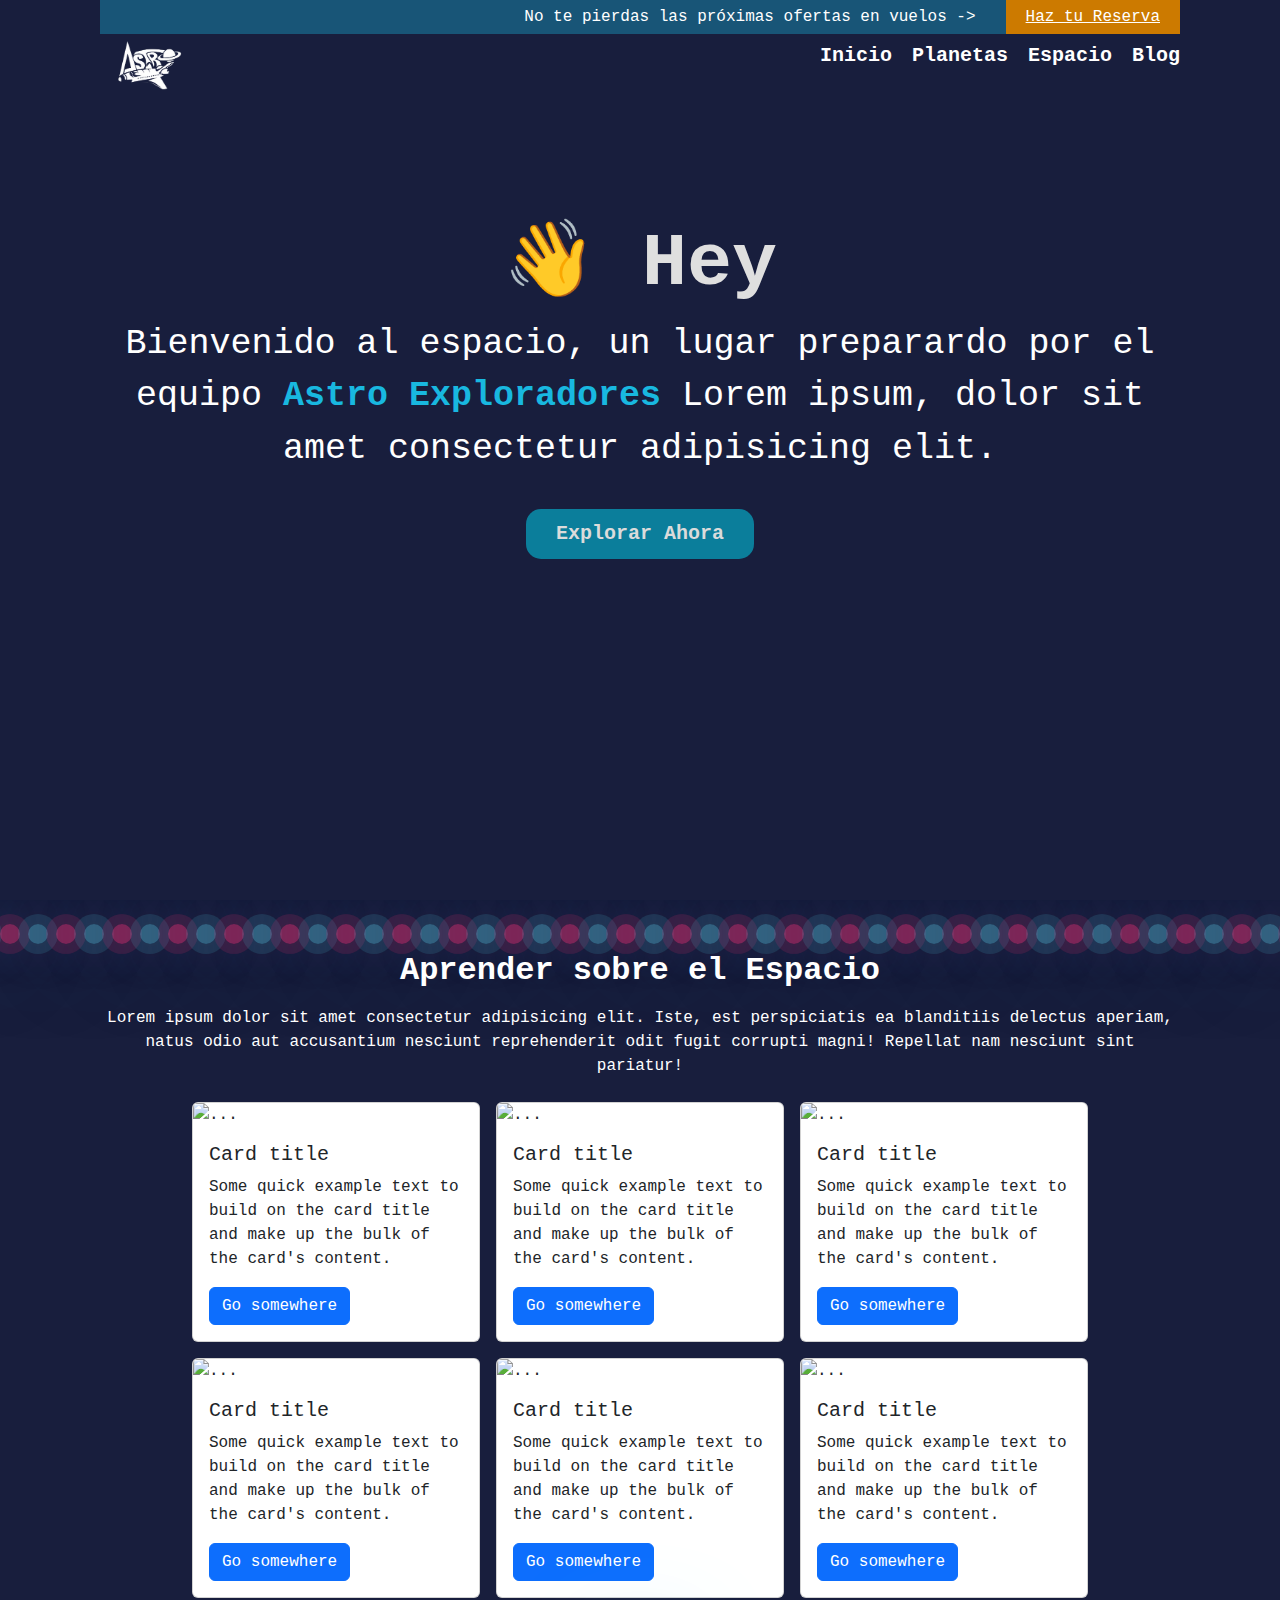
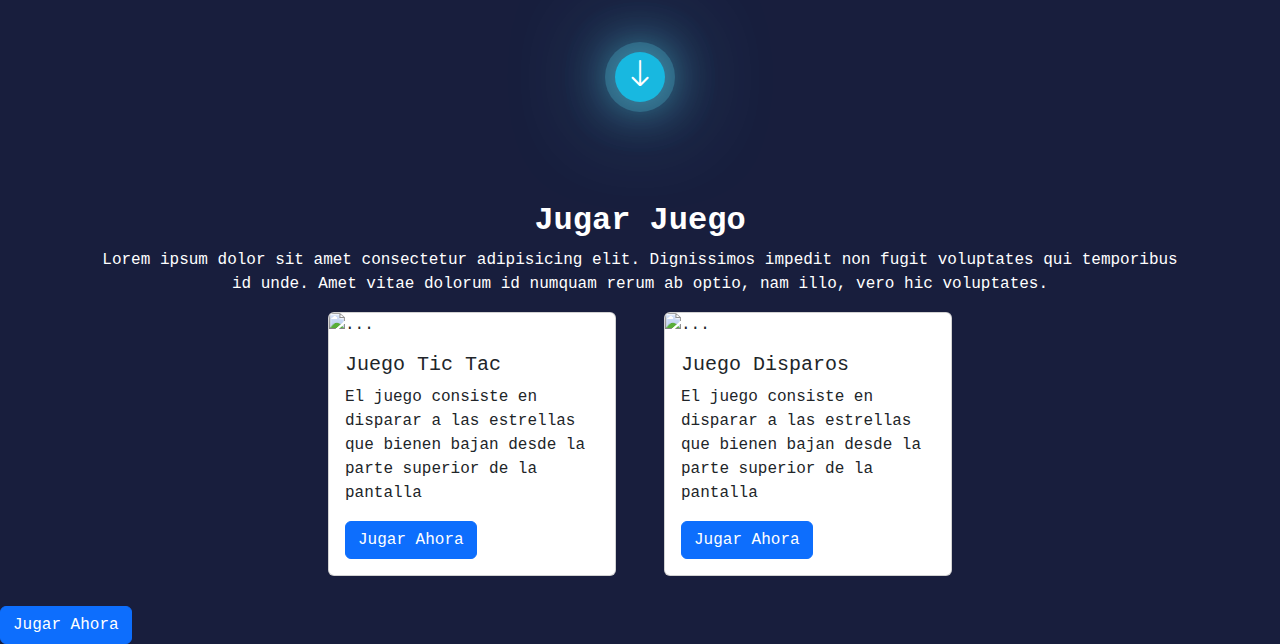
==== index.html @ 1d123b49 "Cambio de logo" ====
<!DOCTYPE html>
<html lang="es">

<head>
    <meta charset="UTF-8">
    <meta http-equiv="X-UA-Compatible" content="IE=edge">
    <meta name="viewport" content="width=device-width, initial-scale=1.0">
    <title>Astro Exploradores</title>
    <link rel="shortcut icon" href="img/logo.png" type="image/x-icon">
    <link rel="stylesheet" href="https://cdn.jsdelivr.net/npm/bootstrap@5.3.2/dist/css/bootstrap.min.css">
    <link rel="stylesheet" href="https://cdn.jsdelivr.net/npm/bootstrap-icons@1.11.1/font/bootstrap-icons.css">
    <link rel="stylesheet" href="css/styles.css">
</head>

<body>
    <section class="video-section">
        <video autoplay loop muted>
            <source src="img/home.mp4" type="video/mp4">
        </video>
        <header class="">
            <div class="reserve">
                <span>No te pierdas las próximas ofertas en vuelos -></span>
                <a href="#" class="link-reserva">Haz tu Reserva</a>
            </div>
            <nav class="navigation">
                <a href="#" class="logo"><img src="img/logo.png" alt="" width="auto"></a>
                <ul>
                    <li><a href="demo.html" class="home-links">Inicio</a></li>
                    <li><a href="#" class="home-links">Planetas</a></li>
                    <li><a href="#" class="home-links">Espacio</a></li>
                    <li><a href="#" class="home-links">Blog</a></li>
                </ul>
            </nav>
        </header>
        <h1>👋 Hey</h1>
        <p>Bienvenido al espacio, un lugar preparardo por el equipo <span style="color: #18b8e0; font-weight: bold;">Astro Exploradores</span> Lorem ipsum, dolor sit amet consectetur adipisicing elit.</p>
        <a href="#jugar" class="link-game">Explorar Ahora</a>
    </section>
    <section class="game-section d-flex flex-column align-items-center gap-2">
        <div class="bubbles">
            <span style="--i:11;"></span>
            <span style="--i:12;"></span>
            <span style="--i:24;"></span>
            <span style="--i:10;"></span>
            <span style="--i:14;"></span>
            <span style="--i:23;"></span>
            <span style="--i:18;"></span>
            <span style="--i:16;"></span>
            <span style="--i:19;"></span>
            <span style="--i:20;"></span>
            <span style="--i:22;"></span>
            <span style="--i:25;"></span>
            <span style="--i:18;"></span>
            <span style="--i:21;"></span>
            <span style="--i:15;"></span>
            <span style="--i:13;"></span>
            <span style="--i:26;"></span>
            <span style="--i:17;"></span>
            <span style="--i:13;"></span>
            <span style="--i:28;"></span>

            <span style="--i:10;"></span>
            <span style="--i:18;"></span>
            <span style="--i:5;"></span>
            <span style="--i:10;"></span>
            <span style="--i:8;"></span>
            <span style="--i:12;"></span>
            <span style="--i:9;"></span>
            <span style="--i:15;"></span>
            <span style="--i:19;"></span>
            <span style="--i:28;"></span>
            <span style="--i:20;"></span>

            <span style="--i:11;"></span>
            <span style="--i:12;"></span>
            <span style="--i:24;"></span>
            <span style="--i:10;"></span>
            <span style="--i:14;"></span>
            <span style="--i:23;"></span>
            <span style="--i:18;"></span>
            <span style="--i:16;"></span>
            <span style="--i:19;"></span>
            <span style="--i:20;"></span>
            <span style="--i:22;"></span>
            <span style="--i:12;"></span>
            <span style="--i:9;"></span>
            <span style="--i:15;"></span>
            <span style="--i:19;"></span>
            <span style="--i:28;"></span>
            <span style="--i:20;"></span>
        </div>
        <h2 class="fw-bold">Aprender sobre el Espacio</h2>
        <p class="text-center">Lorem ipsum dolor sit amet consectetur adipisicing elit. Iste, est perspiciatis ea
            blanditiis delectus aperiam, natus odio aut accusantium nesciunt reprehenderit odit fugit corrupti magni!
            Repellat nam nesciunt sint pariatur!</p>
        <div class="d-flex justify-content-center gap-3 flex-wrap">
            <div class="card" style="width: 18rem;">
                <img src="..." class="card-img-top" alt="...">
                <div class="card-body">
                    <h5 class="card-title">Card title</h5>
                    <p class="card-text">Some quick example text to build on the card title and make up the bulk of the
                        card's content.</p>
                    <a href="#" class="btn btn-primary">Go somewhere</a>
                </div>
            </div>
            <div class="card" style="width: 18rem;">
                <img src="..." class="card-img-top" alt="...">
                <div class="card-body">
                    <h5 class="card-title">Card title</h5>
                    <p class="card-text">Some quick example text to build on the card title and make up the bulk of the
                        card's content.</p>
                    <a href="#" class="btn btn-primary">Go somewhere</a>
                </div>
            </div>
            <div class="card" style="width: 18rem;">
                <img src="..." class="card-img-top" alt="...">
                <div class="card-body">
                    <h5 class="card-title">Card title</h5>
                    <p class="card-text">Some quick example text to build on the card title and make up the bulk of the
                        card's content.</p>
                    <a href="#" class="btn btn-primary">Go somewhere</a>
                </div>
            </div>
            <div class="card" style="width: 18rem;">
                <img src="..." class="card-img-top" alt="...">
                <div class="card-body">
                    <h5 class="card-title">Card title</h5>
                    <p class="card-text">Some quick example text to build on the card title and make up the bulk of the
                        card's content.</p>
                    <a href="#" class="btn btn-primary">Go somewhere</a>
                </div>
            </div>
            <div class="card" style="width: 18rem;">
                <img src="..." class="card-img-top" alt="...">
                <div class="card-body">
                    <h5 class="card-title">Card title</h5>
                    <p class="card-text">Some quick example text to build on the card title and make up the bulk of the
                        card's content.</p>
                    <a href="#" class="btn btn-primary">Go somewhere</a>
                </div>
            </div>
            <div class="card" style="width: 18rem;">
                <img src="..." class="card-img-top" alt="...">
                <div class="card-body">
                    <h5 class="card-title">Card title</h5>
                    <p class="card-text">Some quick example text to build on the card title and make up the bulk of the
                        card's content.</p>
                    <a href="#" class="btn btn-primary">Go somewhere</a>
                </div>
            </div>
        </div>
    </section>
    <section class="section-game " id="jugar">
        <div class="ArrowFloat">
            <a href="#juego" id="#about"><i class="bi bi-arrow-down"></i></a>
        </div>
        <h2 class="text-center fw-bold">Jugar Juego</h2>
        <p class="text-center">Lorem ipsum dolor sit amet consectetur adipisicing elit. Dignissimos impedit non fugit
            voluptates qui
            temporibus id unde. Amet vitae dolorum id numquam rerum ab optio, nam illo, vero hic voluptates.</p>
        <div class="d-flex flex-wrap gap-5">
            <div class="card" style="width: 18rem;">
                <img src="img/GameStart.jpeg" class="card-img-top" alt="...">
                <div class="card-body">
                    <h5 class="card-title">Juego Tic Tac</h5>
                    <p class="card-text">El juego consiste en disparar a las estrellas que bienen bajan desde la parte
                        superior de la pantalla</p>
                    <button type="button" class="btn btn-primary" data-bs-toggle="modal" data-bs-target="#exampleModal">
                        Jugar Ahora
                    </button>
                </div>
            </div>
            <div class="card" style="width: 18rem;">
                <img src="img/GameStart.jpeg" class="card-img-top" alt="...">
                <div class="card-body">
                    <h5 class="card-title">Juego Disparos</h5>
                    <p class="card-text">El juego consiste en disparar a las estrellas que bienen bajan desde la parte
                        superior de la pantalla</p>
                    <button type="button" class="btn btn-primary" data-bs-toggle="modal" data-bs-target="#exampleModal">
                        Jugar Ahora
                    </button>
                </div>
            </div>
        </div>

    </section>
    <button type="button" class="btn btn-primary" data-bs-toggle="modal" data-bs-target="#exampleModal">
        Jugar Ahora
    </button>
    <!-- Modal -->
    <div class="modal fade" id="exampleModal" tabindex="-1" data-bs-backdrop="static"
        aria-labelledby="exampleModalLabel" aria-hidden="true">
        <div class="modal-dialog modal-xl rounded modal-dialog-centered">
            <div class="modal-content " style="background: #181e3d;">
                <div class="modal-body d-flex justify-content-center align-items-center">
                    <div class="container d-flex gap-2">
                        <div class="d-flex flex-column gap-2">
                            <canvas id="my_canvas" width="700" height="500"></canvas>
                            <div class="text-center gap-5">
                                <button class="boton fw-bold" id="left_btn">Izquierda</button>
                                <button class="boton fw-bold" id="fire_btn">Disparar</button>
                                <button class="boton fw-bold" id="right_btn">Derecha</button>
                                <button id="start-button">Iniciar Juego</button>
                                <button id="stop-button">Detener Juego</button>
                            </div>
                        </div>
                        <h3 class="barra"></h3>
                    </div>
                </div>
                <button type="button" class="btn btn-primary" data-bs-dismiss="modal">Cerrar Juego</button>
            </div>
        </div>
    </div>
    <script src="js/index.js"></script>
    <script src="https://cdn.jsdelivr.net/npm/bootstrap@5.3.2/dist/js/bootstrap.bundle.min.js"></script>
</body>

</html>
---- css/styles.css ----
* {
    margin: 0;
    padding: 0;
    box-sizing: border-box;
}
:root {
    --font-family: monospace;
    --primary-color: #fff;
    --secondary-color: #18b8e0;
}
html {
    scroll-behavior: smooth;
}

body {
    background: #181e3d;
    font-family: var(--font-family);
    color: var(--primary-color);
}

.video-section {
    background: transparent;
    width: 100%;
    height: 100vh;
    padding: 0 6.25rem;
    display: flex;
    flex-direction: column;
    align-items: center;
}

.video-section video {
    position: absolute;
    top: 0;
    left: 0;
    width: 100%;
    height: 100%;
    object-fit: cover;
    z-index: -1;
}

.video-section header {
    width: 100%;
    margin-bottom: 130px;
    top: 0;
    
}
.video-section header .reserve {
    background: #18b8e05b;
    display: flex;
    justify-content: end;
    align-items: center;
    gap: 1.875rem;
    margin-bottom: 5px;
}
.video-section header .reserve .link-reserva {
    background: #cc7a00;
    padding: 5px 20px;
    color: #fff;
}
.video-section header .reserve .link-reserva:hover {
    opacity: .8;
}
.video-section header nav {
    width: 100%;
    display: flex;
    justify-content: space-between;
    align-items: center;
}

.video-section header nav .logo {
    border-radius: 20px;
    padding: 0;
    overflow: hidden;
}

.video-section header nav .logo img {
    width: 90px;
}

.video-section header nav ul {
    list-style: none;
    padding: 0;
    display: flex;
    gap: 20px;
}

.video-section header nav ul li .home-links {
    text-decoration: none;
    font-size: 20px;
    color: var(--primary-color);
    font-weight: bold;
}

.video-section header nav ul li .home-links:hover {
    color: #18b8e0;
}

.video-section h1 {
    color: #dfdfdf;
    font-size: 75px;
    /* margin: 130px 0 40px 0; */
    text-align: center;
    font-weight: bold;
}

.video-section p {
    font-size: 35px;
    text-align: center;
    margin: 0;
}

.video-section .link-game {
    text-decoration: none;
    background: #0b7e9b;
    border-radius: 15px;
    padding: 10px 30px;
    font-weight: bold;
    margin-top: 2.125rem;
    font-size: 20px;
    color: #dbdbdb;
    transition: .3s ease-in-out;
}

.video-section .link-game:hover {
    opacity: .8;
}

.game-section {
    overflow: hidden;
    width: 100%;
    height: auto;
    padding: 1.475rem 6.25rem;
    margin-bottom: 50px;
}

.game-section .bubbles {
    position: relative;
    display: flex;
    z-index: -1;
}

.game-section .bubbles span {
    position: relative;
    width: 20px;
    height: 20px;
    background: #4fc2dc70;
    margin: 0 4px;
    border-radius: 50%;
    box-shadow: 0 0 0 10px #4fc2dc25,
        0 0 50px #4fc2dc59,
        0 0 100px #4fc2dc91;
    animation: animate 15s linear infinite;
    animation-duration: calc(125s/ var(--i));
}

.game-section .bubbles span:nth-child(even) {
    background: #ff2d7673;
    box-shadow: 0 0 0 10px #ff2d7623,
        0 0 50px #ff2d7652,
        0 0 100px #ff2d764d;
}

@keyframes animate {
    0% {
        transform: translateY(100vh) scale(0);
    }

    100% {
        transform: translateY(-10vh) scale(1);
    }
}
.section-game {
    padding: 30px 100px;
    display: flex;
    flex-direction: column;
    align-items: center;
}
.section-game .ArrowFloat {
    display: flex;
    justify-content: center;
    align-items: center;
    margin-top: -50px;
    margin-bottom: 100px;
    position: relative;
    width: 50px;
    height: 50px;
    background: #18b8e0;
    box-shadow: 0 0 0 10px #4fc3dc44,
        0 0 50px #4fc3dc,
        0 0 100px #4fc3dc;
    border-radius: 50%;
    animation: floatin 1s infinite ease-in-out;
}

.section-game .ArrowFloat i {
    color: var(--primary-color);
    font-size: 30px;
}

@keyframes floatin {

    0%,
    100% {
        transform: translateY(0);
        /* Comienza y termina en la posición inicial */
    }

    50% {
        transform: translateY(10px);
        /* Sube 10 píxeles en el punto medio de la animación */
    }
}
.container {
    display: flex;
    justify-content: center;
}

#my_canvas {
    background: #181e3d;
    border-radius: 10px;
    display: flex;
    flex-direction: column;
    justify-content: center;
}
.barra {
    width: 300px;
    height: 100px;
    background: #18b8e0;
    color: var(--primary-color);
    font-size: 20px;
    border-radius: 15px;
    padding: 20px;
}
.boton {
    background: #18b8e0;
    padding: 10px 20px;
    border-radius: 16px;
    border: none;
    transition: .3s ease;
}

.boton:hover {
    opacity: .8;
    box-shadow: 0 0 3px 5px #f713ff5d;
}

  @media screen and (min-width: 1300px) {
    .video-section h1 {
        font-size: 60px;
    }
    .video-section p {
        font-size: 30px;
    }
}
@media screen and (max-width: 500px) {
    .video-section {
        height: auto;
    }
    .video-section h1 {
        font-size: 40px;
    }
    .video-section p {
        font-size: 20px;
    }
}
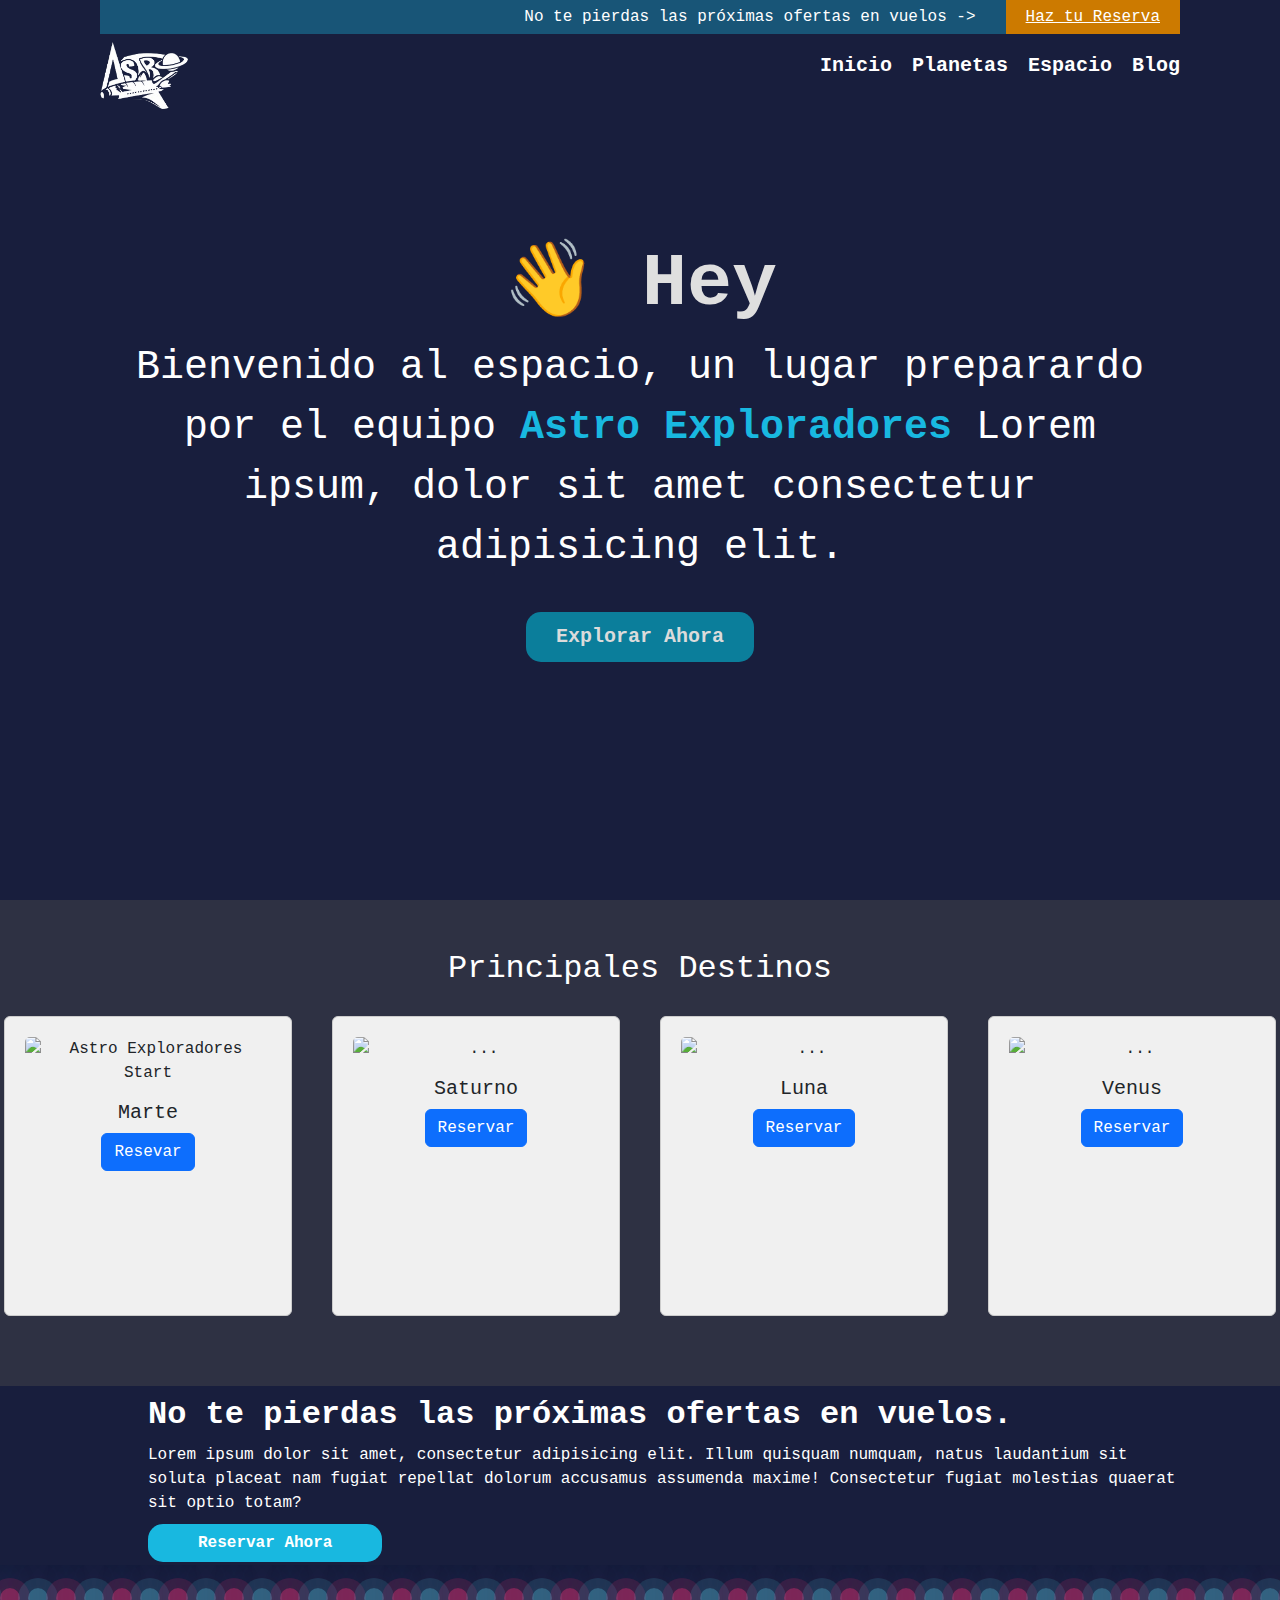
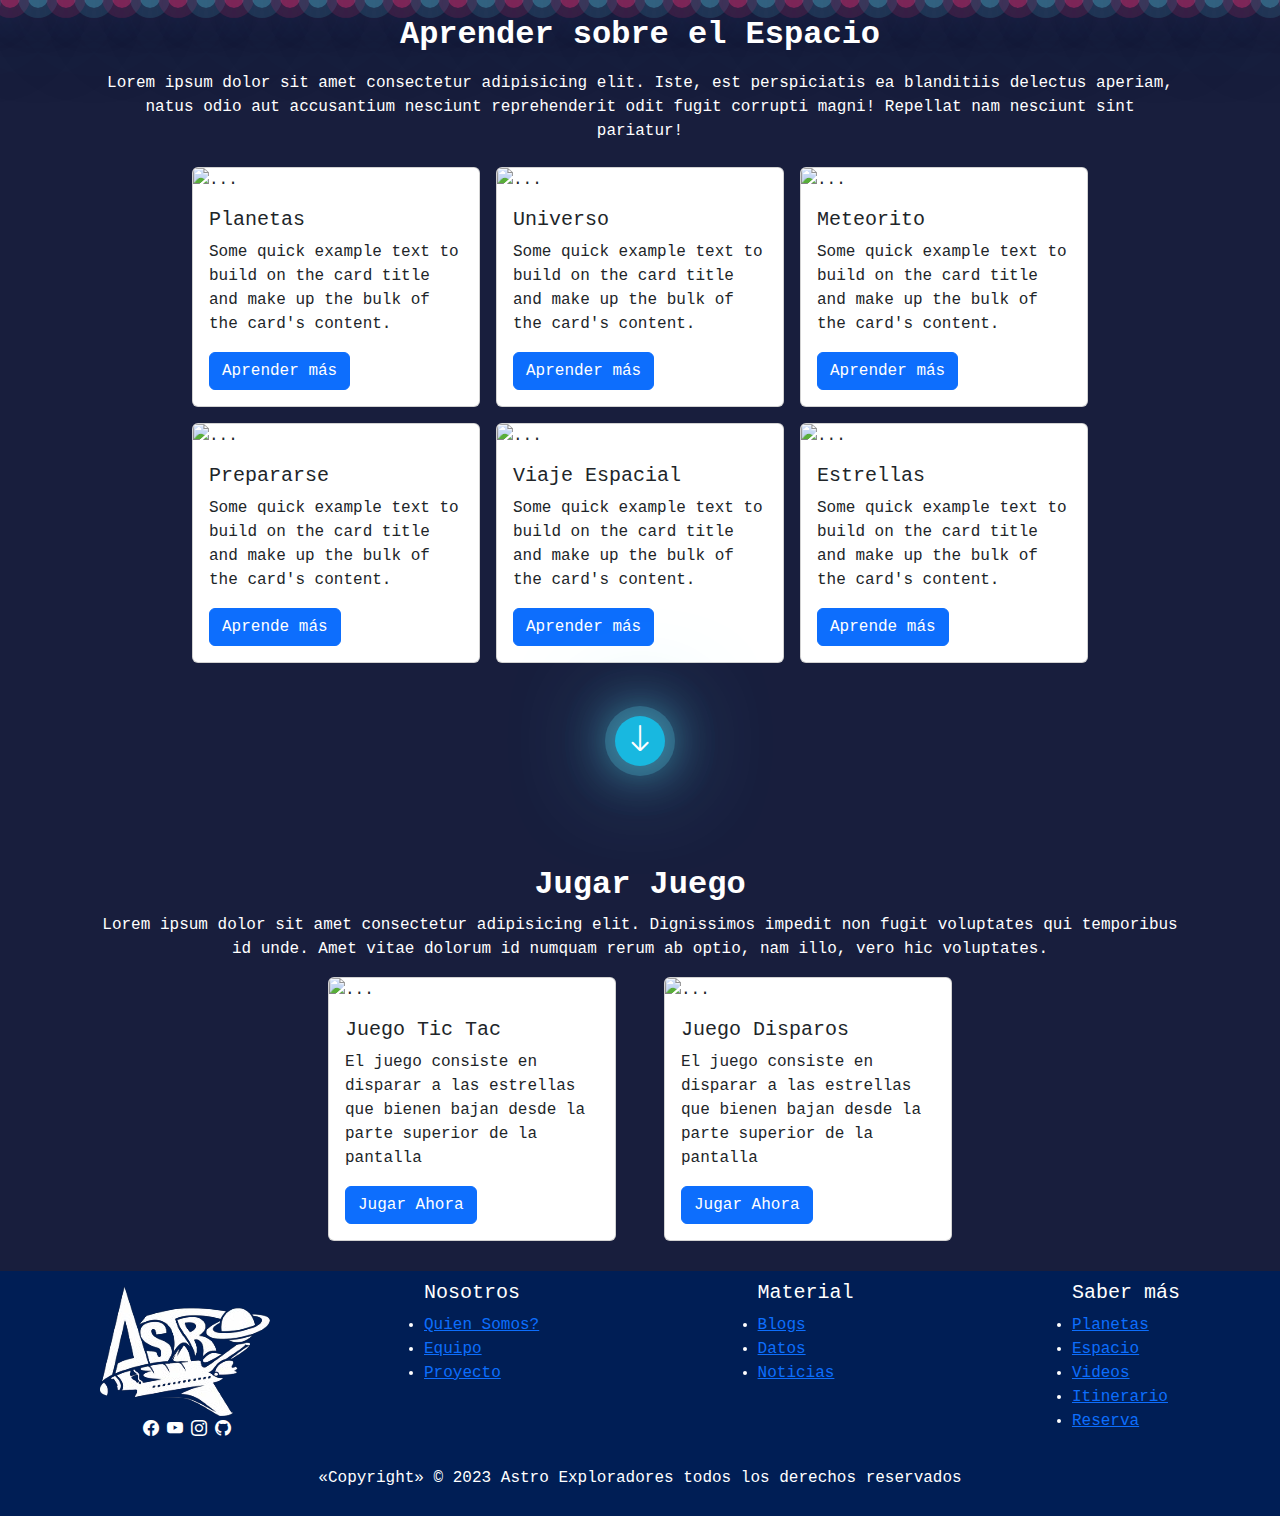
==== commit d257de82: "cambio de contenido y personalizacion del sitio" ====
--- a/index.html
+++ b/index.html
@@ -10,6 +10,7 @@
     <link rel="stylesheet" href="https://cdn.jsdelivr.net/npm/bootstrap@5.3.2/dist/css/bootstrap.min.css">
     <link rel="stylesheet" href="https://cdn.jsdelivr.net/npm/bootstrap-icons@1.11.1/font/bootstrap-icons.css">
     <link rel="stylesheet" href="css/styles.css">
+    <link rel="stylesheet" href="css/section-destino.css">
 </head>
 
 <body>
@@ -33,8 +34,86 @@
             </nav>
         </header>
         <h1>👋 Hey</h1>
-        <p>Bienvenido al espacio, un lugar preparardo por el equipo <span style="color: #18b8e0; font-weight: bold;">Astro Exploradores</span> Lorem ipsum, dolor sit amet consectetur adipisicing elit.</p>
+        <p>Bienvenido al espacio, un lugar preparardo por el equipo <span
+                style="color: #18b8e0; font-weight: bold;">Astro Exploradores</span> Lorem ipsum, dolor sit amet
+            consectetur adipisicing elit.</p>
         <a href="#jugar" class="link-game">Explorar Ahora</a>
+    </section>
+    <section class="destination-section">
+        <h2>Principales Destinos</h2>
+        <div class="d-flex">
+            <div class="card card-destination" style="width: 18rem;">
+                <img src="https://i0.wp.com/imgs.hipertextual.com/wp-content/uploads/2022/09/Marte-planeta-rojo.jpg?fit=2057%2C1158&quality=50&strip=all&ssl=1" class="card-img-top" alt="Astro Exploradores Start" width="100%">
+                <div class="card-body">
+                    <h5 class="card-title">Marte</h5>
+                    <a href="#" class="btn btn-primary">Resevar</a>
+                </div>
+                <div class="info-box">
+                    <p>Lugares turísticos de Marte:</p>
+                    <ul>
+                        <li>Lugar 1</li>
+                        <li>Lugar 2</li>
+                        <li>Lugar 3</li>
+                    </ul>
+                </div>
+            </div>
+            <div class="card card-destination" style="width: 18rem;">
+                <img src="https://www.elpais.com.co/resizer/rdDPAIQIIujicfemntBoKPxrdSg=/1280x720/smart/filters:format(jpg):quality(80)/cloudfront-us-east-1.images.arcpublishing.com/semana/7ERHIPCEGRFBVDXZSYTZ3A26WU.jpg" class="card-img-top" alt="...">
+                <div class="card-body">
+                    <h5 class="card-title">Saturno</h5>
+                    <a href="#" class="btn btn-primary">Reservar</a>
+                </div>
+                <div class="info-box">
+                    <p>Lugares turísticos de Saturno:</p>
+                    <ul>
+                        <li>Lugar 1</li>
+                        <li>Lugar 2</li>
+                        <li>Lugar 3</li>
+                    </ul>
+                </div>
+            </div>
+            <div class="card card-destination" style="width: 18rem;">
+                <img src="https://img2.rtve.es/imagenes/imagen-luna-llena/1672883602390.jpg" class="card-img-top" alt="...">
+                <div class="card-body">
+                    <h5 class="card-title">Luna</h5>
+                    <a href="#" class="btn btn-primary">Reservar</a>
+                </div>
+                <div class="info-box">
+                    <p>Lugares turísticos de Luna:</p>
+                    <ul>
+                        <li>Lugar 1</li>
+                        <li>Lugar 2</li>
+                        <li>Lugar 3</li>
+                    </ul>
+                </div>
+            </div>
+            <div class="card card-destination" style="width: 18rem;">
+                <img src="https://www.ngenespanol.com/wp-content/uploads/2023/06/venus-asi-es-el-planeta-mas-calido-del-sistema-solar-1280x720.jpg" class="card-img-top" alt="...">
+                <div class="card-body">
+                    <h5 class="card-title">Venus</h5>
+                    <a href="#" class="btn btn-primary">Reservar</a>
+                </div>
+                <div class="info-box">
+                    <p>Lugares turísticos de Venus:</p>
+                    <ul>
+                        <li>Lugar 1</li>
+                        <li>Lugar 2</li>
+                        <li>Lugar 3</li>
+                    </ul>
+                </div>
+            </div>
+        </div>
+    </section>
+    <section class="d-flex align-items-center justify-content-center gap-5" style="padding: 10px 100px;" >
+        <img src="https://img.freepik.com/fotos-premium/astronauta-luna-luna-al-fondo_295754-102.jpg" alt="">
+        <div>
+            <h2 class="fw-bold">No te pierdas las próximas ofertas en vuelos.</h2>
+            <p>Lorem ipsum dolor sit amet, consectetur adipisicing elit. Illum quisquam numquam, natus laudantium sit
+                soluta placeat nam fugiat repellat dolorum accusamus assumenda maxime! Consectetur fugiat molestias
+                quaerat sit optio totam?</p>
+            <a href="" class="" style="padding: 10px 50px; border-radius: 15px; text-decoration: none; background: #18b8e0; color: #fff; font-weight: bold;">Reservar Ahora</a>
+        </div>
+
     </section>
     <section class="game-section d-flex flex-column align-items-center gap-2">
         <div class="bubbles">
@@ -95,57 +174,57 @@
             Repellat nam nesciunt sint pariatur!</p>
         <div class="d-flex justify-content-center gap-3 flex-wrap">
             <div class="card" style="width: 18rem;">
-                <img src="..." class="card-img-top" alt="...">
-                <div class="card-body">
-                    <h5 class="card-title">Card title</h5>
-                    <p class="card-text">Some quick example text to build on the card title and make up the bulk of the
-                        card's content.</p>
-                    <a href="#" class="btn btn-primary">Go somewhere</a>
-                </div>
-            </div>
-            <div class="card" style="width: 18rem;">
-                <img src="..." class="card-img-top" alt="...">
-                <div class="card-body">
-                    <h5 class="card-title">Card title</h5>
-                    <p class="card-text">Some quick example text to build on the card title and make up the bulk of the
-                        card's content.</p>
-                    <a href="#" class="btn btn-primary">Go somewhere</a>
-                </div>
-            </div>
-            <div class="card" style="width: 18rem;">
-                <img src="..." class="card-img-top" alt="...">
-                <div class="card-body">
-                    <h5 class="card-title">Card title</h5>
-                    <p class="card-text">Some quick example text to build on the card title and make up the bulk of the
-                        card's content.</p>
-                    <a href="#" class="btn btn-primary">Go somewhere</a>
-                </div>
-            </div>
-            <div class="card" style="width: 18rem;">
-                <img src="..." class="card-img-top" alt="...">
-                <div class="card-body">
-                    <h5 class="card-title">Card title</h5>
-                    <p class="card-text">Some quick example text to build on the card title and make up the bulk of the
-                        card's content.</p>
-                    <a href="#" class="btn btn-primary">Go somewhere</a>
-                </div>
-            </div>
-            <div class="card" style="width: 18rem;">
-                <img src="..." class="card-img-top" alt="...">
-                <div class="card-body">
-                    <h5 class="card-title">Card title</h5>
-                    <p class="card-text">Some quick example text to build on the card title and make up the bulk of the
-                        card's content.</p>
-                    <a href="#" class="btn btn-primary">Go somewhere</a>
-                </div>
-            </div>
-            <div class="card" style="width: 18rem;">
-                <img src="..." class="card-img-top" alt="...">
-                <div class="card-body">
-                    <h5 class="card-title">Card title</h5>
-                    <p class="card-text">Some quick example text to build on the card title and make up the bulk of the
-                        card's content.</p>
-                    <a href="#" class="btn btn-primary">Go somewhere</a>
+                <img src="https://cdn0.geoenciclopedia.com/es/posts/2/4/5/que_son_los_planetas_542_orig.jpg" class="card-img-top" alt="...">
+                <div class="card-body">
+                    <h5 class="card-title">Planetas</h5>
+                    <p class="card-text">Some quick example text to build on the card title and make up the bulk of the
+                        card's content.</p>
+                    <a href="#" class="btn btn-primary">Aprender más</a>
+                </div>
+            </div>
+            <div class="card" style="width: 18rem;">
+                <img src="https://imagenes.muyinteresante.es/files/composte_image/uploads/2023/05/08/6458e18287853.jpeg" class="card-img-top" alt="...">
+                <div class="card-body">
+                    <h5 class="card-title">Universo</h5>
+                    <p class="card-text">Some quick example text to build on the card title and make up the bulk of the
+                        card's content.</p>
+                    <a href="#" class="btn btn-primary">Aprender más</a>
+                </div>
+            </div>
+            <div class="card" style="width: 18rem;">
+                <img src="https://i0.wp.com/imgs.hipertextual.com/wp-content/uploads/2016/01/meteorito.jpg?fit=1000%2C666&quality=50&strip=all&ssl=1" class="card-img-top" alt="...">
+                <div class="card-body">
+                    <h5 class="card-title">Meteorito</h5>
+                    <p class="card-text">Some quick example text to build on the card title and make up the bulk of the
+                        card's content.</p>
+                    <a href="#" class="btn btn-primary">Aprender más</a>
+                </div>
+            </div>
+            <div class="card" style="width: 18rem;">
+                <img src="https://quo.mx/wp-content/uploads/2023/09/que-se-estudia-para-ser-astronauta.webp" class="card-img-top" alt="...">
+                <div class="card-body">
+                    <h5 class="card-title">Prepararse</h5>
+                    <p class="card-text">Some quick example text to build on the card title and make up the bulk of the
+                        card's content.</p>
+                    <a href="#" class="btn btn-primary">Aprende más</a>
+                </div>
+            </div>
+            <div class="card" style="width: 18rem;">
+                <img src="https://encrypted-tbn0.gstatic.com/images?q=tbn:ANd9GcQxsCrexuvAu9j3lLume52eCoCKRfAEn4Rdi1NoZc9Qu9hIPQ68pfCXFhAZUuf7dttrhac&usqp=CAU" class="card-img-top" alt="...">
+                <div class="card-body">
+                    <h5 class="card-title">Viaje Espacial</h5>
+                    <p class="card-text">Some quick example text to build on the card title and make up the bulk of the
+                        card's content.</p>
+                    <a href="#" class="btn btn-primary">Aprender más</a>
+                </div>
+            </div>
+            <div class="card" style="width: 18rem;">
+                <img src="https://encrypted-tbn0.gstatic.com/images?q=tbn:ANd9GcRNO3P5EI02Um8MxKNyfXDwdFcM7G7G_SQWVg&usqp=CAU" class="card-img-top" alt="...">
+                <div class="card-body">
+                    <h5 class="card-title">Estrellas</h5>
+                    <p class="card-text">Some quick example text to build on the card title and make up the bulk of the
+                        card's content.</p>
+                    <a href="#" class="btn btn-primary">Aprende más</a>
                 </div>
             </div>
         </div>
@@ -184,9 +263,6 @@
         </div>
 
     </section>
-    <button type="button" class="btn btn-primary" data-bs-toggle="modal" data-bs-target="#exampleModal">
-        Jugar Ahora
-    </button>
     <!-- Modal -->
     <div class="modal fade" id="exampleModal" tabindex="-1" data-bs-backdrop="static"
         aria-labelledby="exampleModalLabel" aria-hidden="true">
@@ -211,6 +287,53 @@
             </div>
         </div>
     </div>
+    <footer>
+        <div class="footer-container d-flex">
+            <div class="d-flex flex-column ">
+                <img src="img/logo.png" alt="">
+                <div class="d-flex align-items-center gap-2 justify-content-center">
+                    <a href="#" class="text-decoration-none color-white" style="color: #fff;"><i
+                            class="bi bi-facebook"></i></a>
+                    <a href="" class="text-decoration-none color-white" style="color: #fff;"><i
+                            class="bi bi-youtube"></i></a>
+                    <a href="" class="text-decoration-none color-white" style="color: #fff;"><i
+                            class="bi bi-instagram"></i></a>
+                    <a href="" class="text-decoration-none color-white" style="color: #fff;"><i
+                            class="bi bi-github"></i></a>
+                </div>
+            </div>
+            <div class="w-100 footer-nav d-flex justify-content-between">
+                <div class="footer-group">
+                    <h5>Nosotros</h5>
+                    <ul class="m-0 p-0 list-style-none">
+                        <li><a href="">Quien Somos?</a></li>
+                        <li><a href="">Equipo</a></li>
+                        <li><a href="">Proyecto</a></li>
+                    </ul>
+                </div>
+                <div class="footer-group">
+                    <h5>Material</h5>
+                    <ul class="m-0 p-0 list-style-none">
+                        <li><a href="">Blogs</a></li>
+                        <li><a href="">Datos</a></li>
+                        <li><a href="">Noticias</a></li>
+                    </ul>
+                </div>
+                <div class="footer-group">
+                    <h5>Saber más</h5>
+                    <ul class="m-0 p-0 list-style-none">
+                        <li><a href="">Planetas</a></li>
+                        <li><a href="">Espacio</a></li>
+                        <li><a href="">Videos</a></li>
+                        <li><a href="">Itinerario</a></li>
+                        <li><a href="">Reserva</a></li>
+                    </ul>
+                </div>
+
+            </div>
+        </div>
+        <p class="text-center mt-4">«Copyright» © 2023 Astro Exploradores todos los derechos reservados</p>
+    </footer>
     <script src="js/index.js"></script>
     <script src="https://cdn.jsdelivr.net/npm/bootstrap@5.3.2/dist/js/bootstrap.bundle.min.js"></script>
 </body>
--- a/css/styles.css
+++ b/css/styles.css
@@ -3,11 +3,13 @@
     padding: 0;
     box-sizing: border-box;
 }
+
 :root {
     --font-family: monospace;
     --primary-color: #fff;
     --secondary-color: #18b8e0;
 }
+
 html {
     scroll-behavior: smooth;
 }
@@ -42,8 +44,9 @@
     width: 100%;
     margin-bottom: 130px;
     top: 0;
-    
-}
+
+}
+
 .video-section header .reserve {
     background: #18b8e05b;
     display: flex;
@@ -52,14 +55,17 @@
     gap: 1.875rem;
     margin-bottom: 5px;
 }
+
 .video-section header .reserve .link-reserva {
     background: #cc7a00;
     padding: 5px 20px;
     color: #fff;
 }
+
 .video-section header .reserve .link-reserva:hover {
     opacity: .8;
 }
+
 .video-section header nav {
     width: 100%;
     display: flex;
@@ -104,7 +110,7 @@
 }
 
 .video-section p {
-    font-size: 35px;
+    font-size: 40px;
     text-align: center;
     margin: 0;
 }
@@ -123,6 +129,16 @@
 
 .video-section .link-game:hover {
     opacity: .8;
+}
+
+.destino-section {
+    background: #0b7e9b;
+}
+
+.destino-section h2 {
+    font-size: 30px;
+    font-weight: bold;
+    text-align: center;
 }
 
 .game-section {
@@ -169,12 +185,14 @@
         transform: translateY(-10vh) scale(1);
     }
 }
+
 .section-game {
     padding: 30px 100px;
     display: flex;
     flex-direction: column;
     align-items: center;
 }
+
 .section-game .ArrowFloat {
     display: flex;
     justify-content: center;
@@ -210,6 +228,7 @@
         /* Sube 10 píxeles en el punto medio de la animación */
     }
 }
+
 .container {
     display: flex;
     justify-content: center;
@@ -222,6 +241,7 @@
     flex-direction: column;
     justify-content: center;
 }
+
 .barra {
     width: 300px;
     height: 100px;
@@ -231,6 +251,7 @@
     border-radius: 15px;
     padding: 20px;
 }
+
 .boton {
     background: #18b8e0;
     padding: 10px 20px;
@@ -243,23 +264,50 @@
     opacity: .8;
     box-shadow: 0 0 3px 5px #f713ff5d;
 }
-
-  @media screen and (min-width: 1300px) {
+footer {
+    width: 100%;
+    background: #001e55;
+    padding: 10px 100px;
+}
+footer .footer-container {
+    gap: 150px;
+    margin-bottom: 20px;
+}
+@media screen and (max-width: 1200px) {
     .video-section h1 {
         font-size: 60px;
     }
+
     .video-section p {
         font-size: 30px;
     }
 }
+
 @media screen and (max-width: 500px) {
     .video-section {
         height: auto;
     }
+
+    .video-section header {
+        background: #998181;
+    }
+
+    .video-section header nav {
+        display: none;
+    }
+
+    .video-section header .reserve {
+        background: #2bdf14;
+        flex-direction: column;
+        align-items: center;
+        gap: .3125rem;
+    }
+
     .video-section h1 {
         font-size: 40px;
     }
+
     .video-section p {
         font-size: 20px;
     }
-}
+}--- a/css/section-destino.css
+++ b/css/section-destino.css
@@ -0,0 +1,43 @@
+.destination-section {
+    width: 100%;
+    height: auto;
+    padding: 50px 0;
+    background: #4b4b4b70;
+    display: flex;
+    flex-direction: column;
+    align-items: center;
+}
+.destination-section .card-destination {
+    position: relative;
+    
+    height: 300px;
+    background-color: #f0f0f0;
+    margin: 20px;
+    padding: 20px;
+    border: 1px solid #ccc;
+    text-align: center;
+}
+
+.destination-section .card-destination .info-box {
+    display: none;
+    position: absolute;
+    top: 100%;
+    left: 0;
+    width: 100%;
+    background-color: #fff;
+    border: 1px solid #ccc;
+    padding: 10px;
+    z-index: 1;
+    opacity: 0;
+    transform: scale(0.8); /* Escala inicialmente al 80% */
+    transform-origin: center top;
+    transition: opacity 0.3s ease-in-out, transform 0.3s ease-in-out;
+}
+
+.destination-section .card-destination:hover .info-box {
+    display: block;
+    opacity: 1;
+    transform: scale(1);
+}
+
+
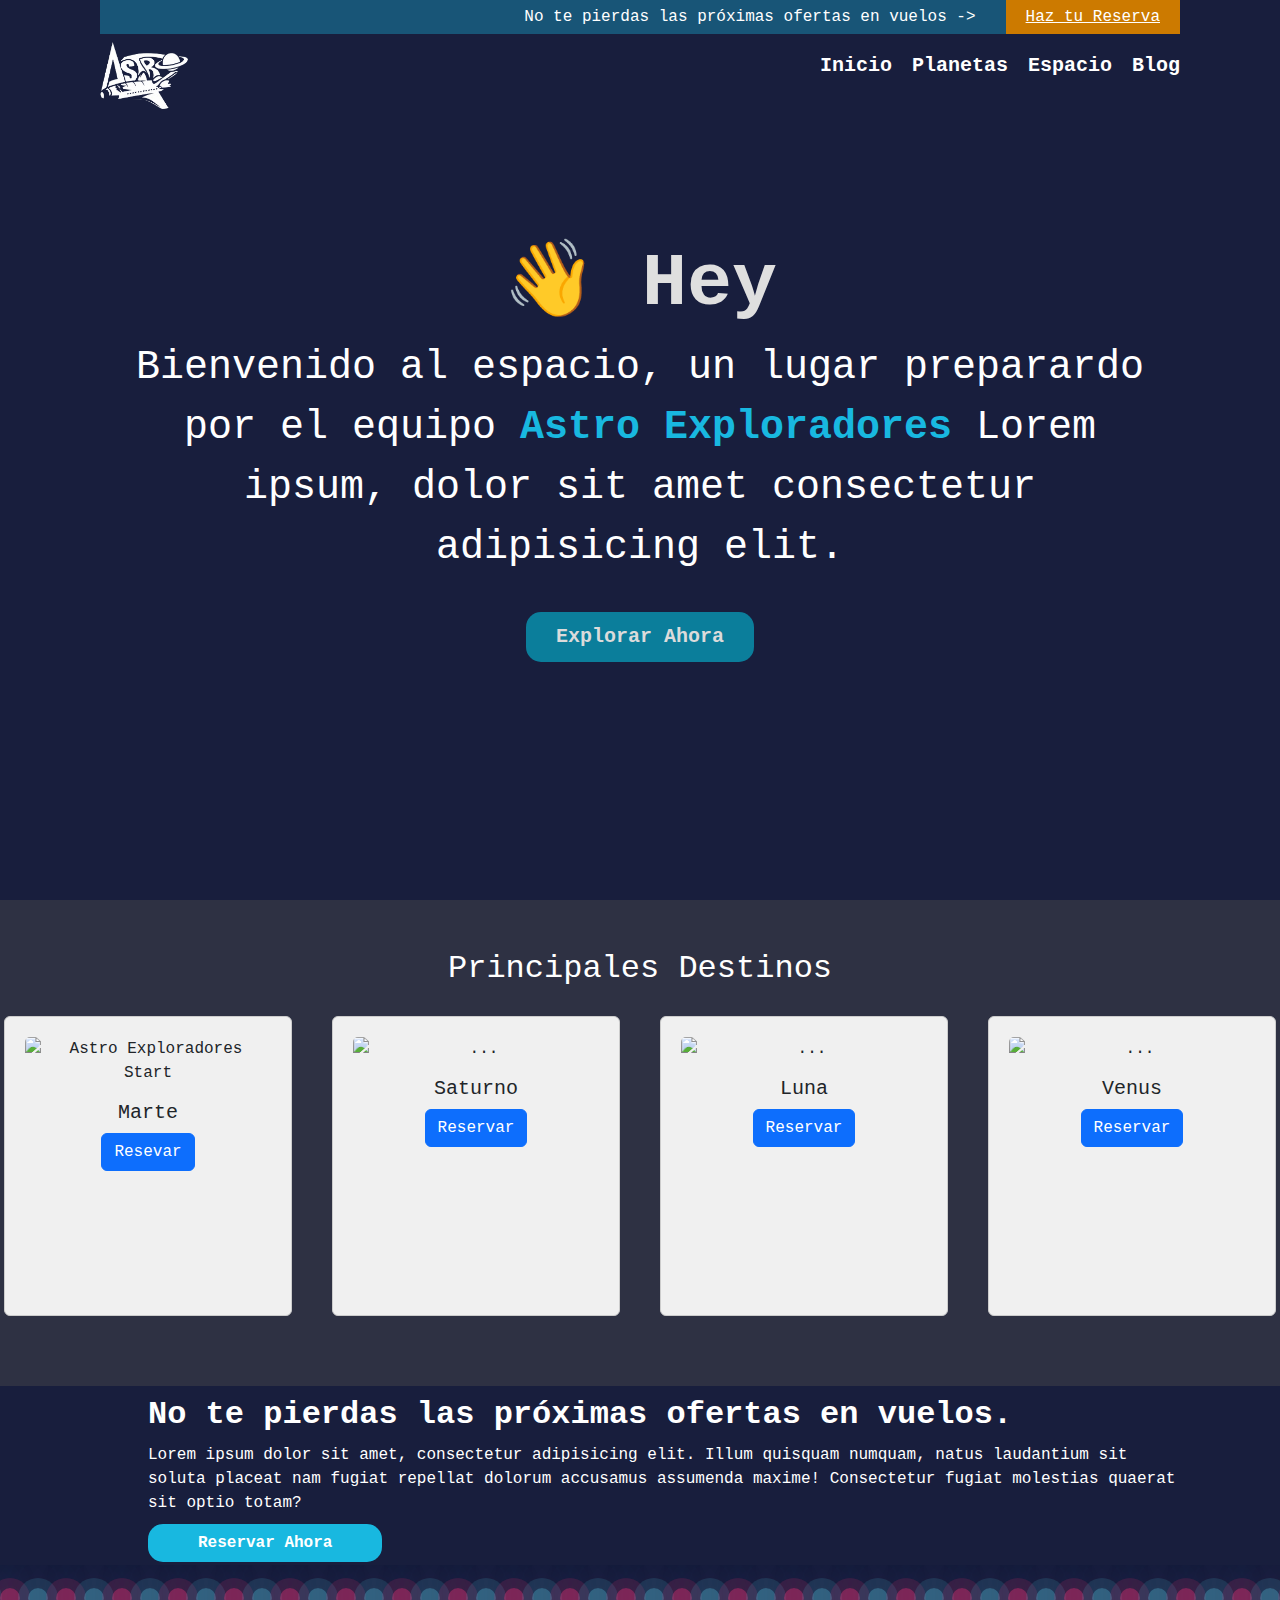
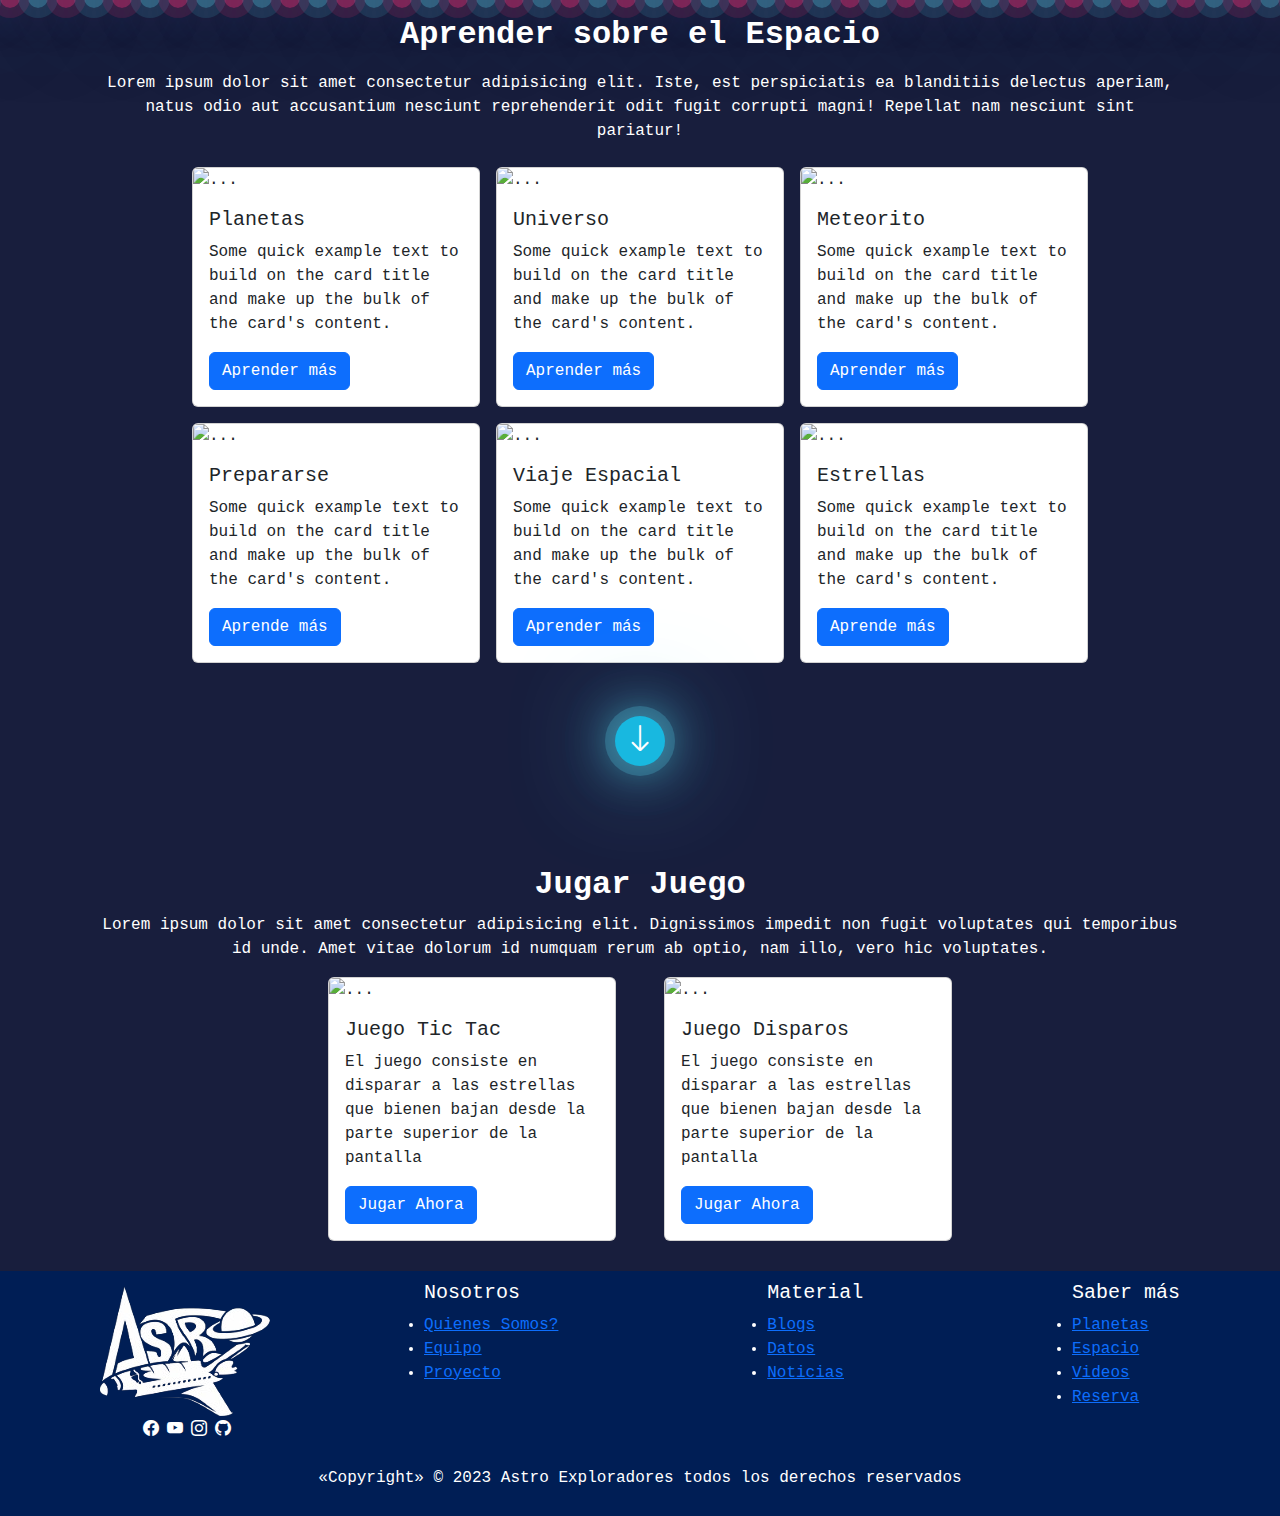
==== commit 7b01742a: "-" ====
--- a/index.html
+++ b/index.html
@@ -306,7 +306,7 @@
                 <div class="footer-group">
                     <h5>Nosotros</h5>
                     <ul class="m-0 p-0 list-style-none">
-                        <li><a href="">Quien Somos?</a></li>
+                        <li><a href="">Quienes Somos?</a></li>
                         <li><a href="">Equipo</a></li>
                         <li><a href="">Proyecto</a></li>
                     </ul>
@@ -325,7 +325,6 @@
                         <li><a href="">Planetas</a></li>
                         <li><a href="">Espacio</a></li>
                         <li><a href="">Videos</a></li>
-                        <li><a href="">Itinerario</a></li>
                         <li><a href="">Reserva</a></li>
                     </ul>
                 </div>
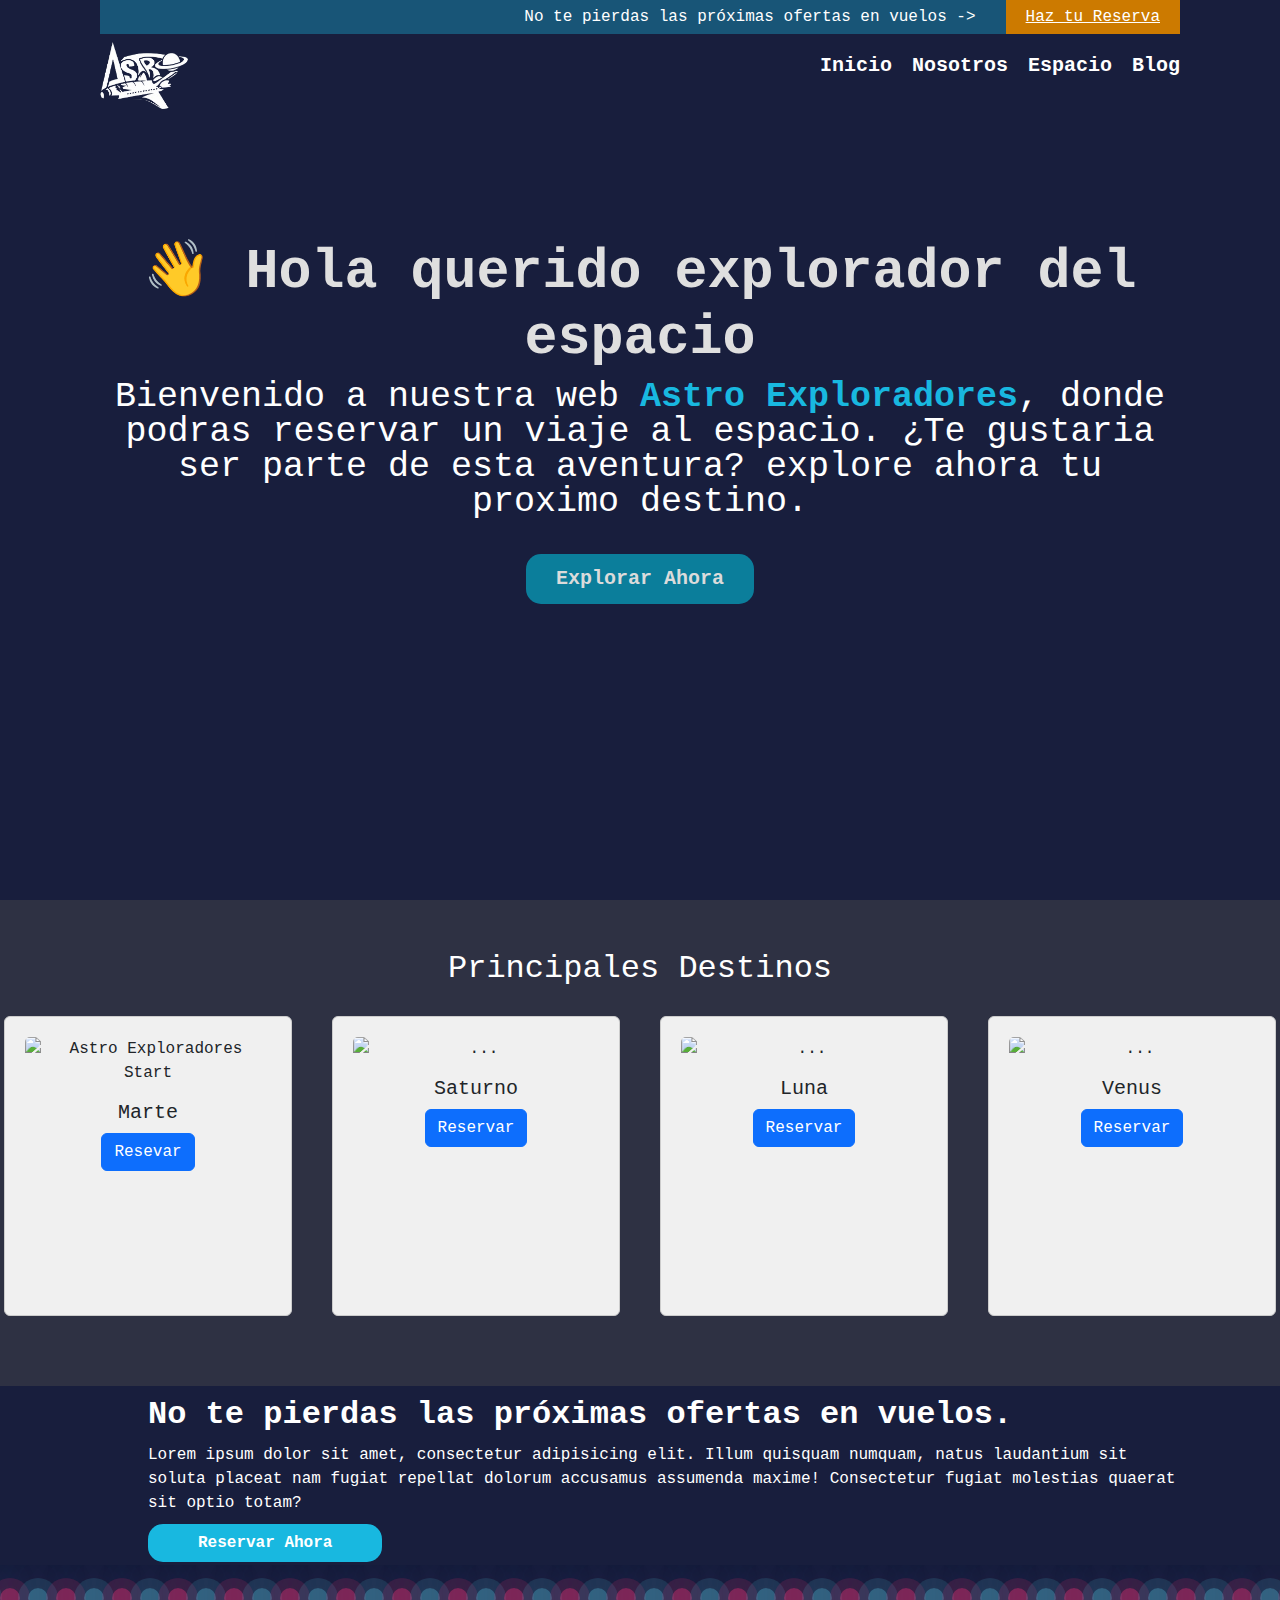
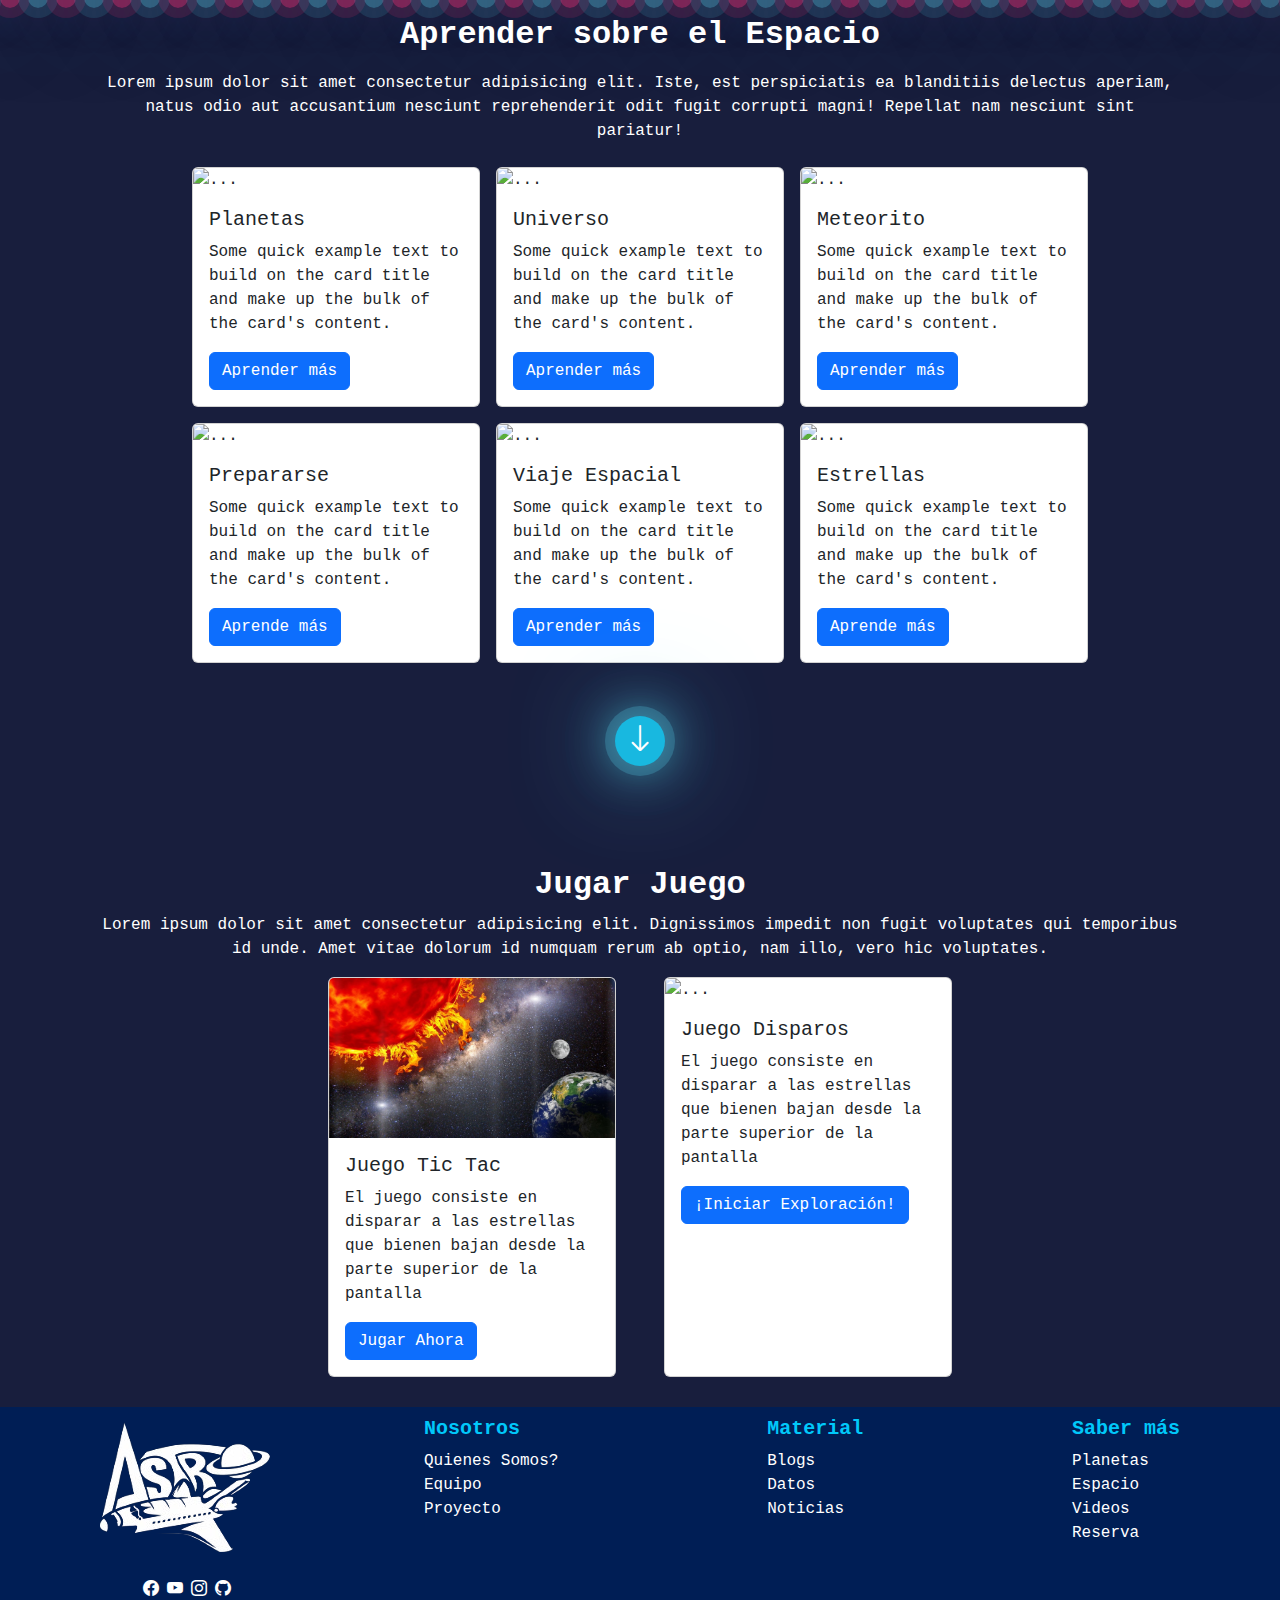
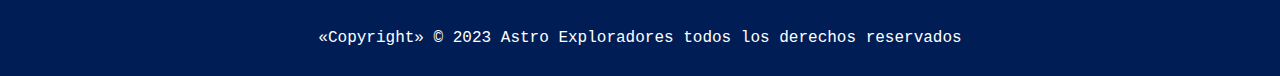
==== commit 5df1b7dd: "cambio de aspecto responsive y modificacion de juego" ====
--- a/index.html
+++ b/index.html
@@ -1,3 +1,4 @@
+
 <!DOCTYPE html>
 <html lang="es">
 
@@ -6,17 +7,18 @@
     <meta http-equiv="X-UA-Compatible" content="IE=edge">
     <meta name="viewport" content="width=device-width, initial-scale=1.0">
     <title>Astro Exploradores</title>
-    <link rel="shortcut icon" href="img/logo.png" type="image/x-icon">
+    <link rel="shortcut icon" href="public/img/logo.png" type="image/x-icon">
     <link rel="stylesheet" href="https://cdn.jsdelivr.net/npm/bootstrap@5.3.2/dist/css/bootstrap.min.css">
     <link rel="stylesheet" href="https://cdn.jsdelivr.net/npm/bootstrap-icons@1.11.1/font/bootstrap-icons.css">
-    <link rel="stylesheet" href="css/styles.css">
-    <link rel="stylesheet" href="css/section-destino.css">
+    <link rel="stylesheet" href="public/css/styles.css">
+    <link rel="stylesheet" href="public/css/section-destino.css">
+    <link rel="stylesheet" href="public/css/hero-section.css">
 </head>
 
 <body>
-    <section class="video-section">
+    <section class="video-section desktop">
         <video autoplay loop muted>
-            <source src="img/home.mp4" type="video/mp4">
+            <source src="public/img/video/home.mp4" type="video/mp4">
         </video>
         <header class="">
             <div class="reserve">
@@ -24,24 +26,46 @@
                 <a href="#" class="link-reserva">Haz tu Reserva</a>
             </div>
             <nav class="navigation">
-                <a href="#" class="logo"><img src="img/logo.png" alt="" width="auto"></a>
+                <a href="#" class="logo"><img src="public/img/logo.png" alt="" width="auto"></a>
                 <ul>
-                    <li><a href="demo.html" class="home-links">Inicio</a></li>
-                    <li><a href="#" class="home-links">Planetas</a></li>
+                    <li><a href="index.html" class="home-links">Inicio</a></li>
+                    <li><a href="./pages/about.html" class="home-links">Nosotros</a></li>
                     <li><a href="#" class="home-links">Espacio</a></li>
                     <li><a href="#" class="home-links">Blog</a></li>
                 </ul>
             </nav>
         </header>
-        <h1>👋 Hey</h1>
-        <p>Bienvenido al espacio, un lugar preparardo por el equipo <span
-                style="color: #18b8e0; font-weight: bold;">Astro Exploradores</span> Lorem ipsum, dolor sit amet
-            consectetur adipisicing elit.</p>
-        <a href="#jugar" class="link-game">Explorar Ahora</a>
-    </section>
-    <section class="destination-section">
+        <h1>👋 Hola querido explorador del espacio</h1>
+        <p>Bienvenido a nuestra web <span style="color: #18b8e0; font-weight: bold;">Astro Exploradores</span>, donde podras reservar un viaje al espacio. ¿Te gustaria ser parte de esta aventura? explore ahora tu proximo destino.</p>
+        <a href="#destination" class="link-game">Explorar Ahora</a>
+    </section>
+    <section class="video-section mobile">
+        <div class="hero-section">
+            <header class="">
+                <div class="reserve">
+                    <span class="text-center">No te pierdas las próximas ofertas en vuelos -></span>
+                    <a href="#" class="link-reserva">Haz tu Reserva</a>
+                </div>
+                <nav class="navigation">
+                    <a href="#" class="logo"><img src="public/img/logo.png" alt="" width="auto"></a>
+                    <ul>
+                        <li><a href="index.html" class="home-links">Inicio</a></li>
+                        <li><a href="./pages/about.html" class="home-links">Nosotros</a></li>
+                        <li><a href="#" class="home-links">Espacio</a></li>
+                        <li><a href="#" class="home-links">Blog</a></li>
+                    </ul>
+                </nav>
+            </header>
+            <h1 class="text-center">👋 Hola querido explorador del espacio</h1>
+            <p>Bienvenido a nuestra web <span style="color: #18b8e0; font-weight: bold;">Astro Exploradores</span>,
+                donde podras reservar un viaje al espacio. ¿Te gustaria ser parte de esta aventura? explore ahora tu
+                proximo destino.</p>
+            <a href="#destination" class="link-game">Explorar Ahora</a>
+        </div>
+    </section>
+    <section class="destination-section" id="destination">
         <h2>Principales Destinos</h2>
-        <div class="d-flex">
+        <div class="destination-mobile d-flex">
             <div class="card card-destination" style="width: 18rem;">
                 <img src="https://i0.wp.com/imgs.hipertextual.com/wp-content/uploads/2022/09/Marte-planeta-rojo.jpg?fit=2057%2C1158&quality=50&strip=all&ssl=1" class="card-img-top" alt="Astro Exploradores Start" width="100%">
                 <div class="card-body">
@@ -104,7 +128,7 @@
             </div>
         </div>
     </section>
-    <section class="d-flex align-items-center justify-content-center gap-5" style="padding: 10px 100px;" >
+    <section class="nextOf-mobile d-flex align-items-center justify-content-center gap-5" style="padding: 10px 100px;" >
         <img src="https://img.freepik.com/fotos-premium/astronauta-luna-luna-al-fondo_295754-102.jpg" alt="">
         <div>
             <h2 class="fw-bold">No te pierdas las próximas ofertas en vuelos.</h2>
@@ -239,7 +263,7 @@
             temporibus id unde. Amet vitae dolorum id numquam rerum ab optio, nam illo, vero hic voluptates.</p>
         <div class="d-flex flex-wrap gap-5">
             <div class="card" style="width: 18rem;">
-                <img src="img/GameStart.jpeg" class="card-img-top" alt="...">
+                <img src="public/img/bgGame.jpeg" class="card-img-top" alt="...">
                 <div class="card-body">
                     <h5 class="card-title">Juego Tic Tac</h5>
                     <p class="card-text">El juego consiste en disparar a las estrellas que bienen bajan desde la parte
@@ -250,13 +274,14 @@
                 </div>
             </div>
             <div class="card" style="width: 18rem;">
-                <img src="img/GameStart.jpeg" class="card-img-top" alt="...">
+                <img src="public/img/GameStart.jpeg" class="card-img-top" alt="...">
                 <div class="card-body">
                     <h5 class="card-title">Juego Disparos</h5>
                     <p class="card-text">El juego consiste en disparar a las estrellas que bienen bajan desde la parte
                         superior de la pantalla</p>
+                    
                     <button type="button" class="btn btn-primary" data-bs-toggle="modal" data-bs-target="#exampleModal">
-                        Jugar Ahora
+                        ¡Iniciar Exploración!
                     </button>
                 </div>
             </div>
@@ -267,20 +292,15 @@
     <div class="modal fade" id="exampleModal" tabindex="-1" data-bs-backdrop="static"
         aria-labelledby="exampleModalLabel" aria-hidden="true">
         <div class="modal-dialog modal-xl rounded modal-dialog-centered">
-            <div class="modal-content " style="background: #181e3d;">
+            <div class="modal-content" style="background-image: url('./public/img/bgGame.jpeg'); background-size: cover;">
                 <div class="modal-body d-flex justify-content-center align-items-center">
                     <div class="container d-flex gap-2">
                         <div class="d-flex flex-column gap-2">
-                            <canvas id="my_canvas" width="700" height="500"></canvas>
-                            <div class="text-center gap-5">
-                                <button class="boton fw-bold" id="left_btn">Izquierda</button>
-                                <button class="boton fw-bold" id="fire_btn">Disparar</button>
-                                <button class="boton fw-bold" id="right_btn">Derecha</button>
-                                <button id="start-button">Iniciar Juego</button>
-                                <button id="stop-button">Detener Juego</button>
+                            <canvas id="my_canvas" width="900" height="500" style="background: transparent;"></canvas>
+                            <div class="text-center gap-5" id="modal-content">
+                                <!-- Este es el contenido que se actualizará dinámicamente -->
                             </div>
                         </div>
-                        <h3 class="barra"></h3>
                     </div>
                 </div>
                 <button type="button" class="btn btn-primary" data-bs-dismiss="modal">Cerrar Juego</button>
@@ -289,23 +309,23 @@
     </div>
     <footer>
         <div class="footer-container d-flex">
-            <div class="d-flex flex-column ">
-                <img src="img/logo.png" alt="">
-                <div class="d-flex align-items-center gap-2 justify-content-center">
-                    <a href="#" class="text-decoration-none color-white" style="color: #fff;"><i
+            <div class="box-foot d-flex flex-column gap-4">
+                <img src="public/img/logo.png" alt="">
+                <div class="socials d-flex align-items-center gap-2 justify-content-center">
+                    <a href="#" class="link-socials text-decoration-none color-white" style="color: #fff;"><i
                             class="bi bi-facebook"></i></a>
-                    <a href="" class="text-decoration-none color-white" style="color: #fff;"><i
+                    <a href="#" class="link-socials text-decoration-none color-white" style="color: #fff;"><i
                             class="bi bi-youtube"></i></a>
-                    <a href="" class="text-decoration-none color-white" style="color: #fff;"><i
+                    <a href="#" class="link-socials text-decoration-none color-white" style="color: #fff;"><i
                             class="bi bi-instagram"></i></a>
-                    <a href="" class="text-decoration-none color-white" style="color: #fff;"><i
+                    <a href="" class="link-socials text-decoration-none color-white" style="color: #fff;"><i
                             class="bi bi-github"></i></a>
                 </div>
             </div>
             <div class="w-100 footer-nav d-flex justify-content-between">
                 <div class="footer-group">
                     <h5>Nosotros</h5>
-                    <ul class="m-0 p-0 list-style-none">
+                    <ul class="m-0 p-0">
                         <li><a href="">Quienes Somos?</a></li>
                         <li><a href="">Equipo</a></li>
                         <li><a href="">Proyecto</a></li>
@@ -313,7 +333,7 @@
                 </div>
                 <div class="footer-group">
                     <h5>Material</h5>
-                    <ul class="m-0 p-0 list-style-none">
+                    <ul class="m-0 p-0">
                         <li><a href="">Blogs</a></li>
                         <li><a href="">Datos</a></li>
                         <li><a href="">Noticias</a></li>
@@ -321,7 +341,7 @@
                 </div>
                 <div class="footer-group">
                     <h5>Saber más</h5>
-                    <ul class="m-0 p-0 list-style-none">
+                    <ul class="m-0 p-0">
                         <li><a href="">Planetas</a></li>
                         <li><a href="">Espacio</a></li>
                         <li><a href="">Videos</a></li>
@@ -333,7 +353,8 @@
         </div>
         <p class="text-center mt-4">«Copyright» © 2023 Astro Exploradores todos los derechos reservados</p>
     </footer>
-    <script src="js/index.js"></script>
+    <script src="public/js/game.js"></script>
+    <script src="public/js/hero-section.js"></script>
     <script src="https://cdn.jsdelivr.net/npm/bootstrap@5.3.2/dist/js/bootstrap.bundle.min.js"></script>
 </body>
 
--- a/public/css/styles.css
+++ b/public/css/styles.css
@@ -0,0 +1,401 @@
+* {
+    margin: 0;
+    padding: 0;
+    box-sizing: border-box;
+}
+
+:root {
+    --font-family: monospace;
+    --primary-color: #fff;
+    --secondary-color: #18b8e0;
+}
+
+html {
+    scroll-behavior: smooth;
+}
+
+body {
+    background: #181e3d;
+    font-family: var(--font-family);
+    color: var(--primary-color);
+}
+
+.video-section {
+    background: transparent;
+    width: 100%;
+    height: 100vh;
+    padding: 0 6.25rem;
+    display: flex;
+    flex-direction: column;
+    align-items: center;
+}
+
+.video-section video {
+    position: absolute;
+    top: 0;
+    left: 0;
+    width: 100%;
+    height: 100%;
+    object-fit: cover;
+    z-index: -1;
+}
+
+.video-section header {
+    width: 100%;
+    margin-bottom: 130px;
+    top: 0;
+
+}
+
+.video-section header .reserve {
+    background: #18b8e05b;
+    display: flex;
+    justify-content: end;
+    align-items: center;
+    gap: 1.875rem;
+    margin-bottom: 5px;
+}
+
+.video-section header .reserve .link-reserva {
+    background: #cc7a00;
+    padding: 5px 20px;
+    color: #fff;
+}
+
+.video-section header .reserve .link-reserva:hover {
+    opacity: .8;
+}
+
+.video-section header nav {
+    width: 100%;
+    display: flex;
+    justify-content: space-between;
+    align-items: center;
+}
+
+.video-section header nav .logo {
+    border-radius: 20px;
+    padding: 0;
+    overflow: hidden;
+}
+
+.video-section header nav .logo img {
+    width: 90px;
+}
+
+.video-section header nav ul {
+    list-style: none;
+    padding: 0;
+    display: flex;
+    gap: 20px;
+}
+
+.video-section header nav ul li .home-links {
+    text-decoration: none;
+    font-size: 20px;
+    color: var(--primary-color);
+    font-weight: bold;
+}
+
+.video-section header nav ul li .home-links:hover {
+    color: #18b8e0;
+}
+
+.video-section h1 {
+    color: #dfdfdf;
+    font-size: 55px;
+    /* margin: 130px 0 40px 0; */
+    text-align: center;
+    font-weight: bold;
+}
+
+.video-section p {
+    font-size: 35px;
+    text-align: center;
+    margin: 0;
+    line-height: 35px;
+}
+
+.video-section .link-game {
+    text-decoration: none;
+    background: #0b7e9b;
+    border-radius: 15px;
+    padding: 10px 30px;
+    font-weight: bold;
+    margin-top: 2.125rem;
+    font-size: 20px;
+    color: #dbdbdb;
+    transition: .3s ease-in-out;
+}
+
+.video-section .link-game:hover {
+    opacity: .8;
+}
+.video-section.mobile {
+    display: none; /* Ocultar la sección de video en móvil */
+}
+.destino-section {
+    width: 100%;
+    background: #0b7e9b;
+}
+
+.destino-section h2 {
+    font-size: 30px;
+    font-weight: bold;
+    text-align: center;
+}
+
+.game-section {
+    overflow: hidden;
+    width: 100%;
+    height: auto;
+    padding: 1.475rem 6.25rem;
+    margin-bottom: 50px;
+}
+
+.game-section .bubbles {
+    position: relative;
+    display: flex;
+    z-index: -1;
+}
+
+.game-section .bubbles span {
+    position: relative;
+    width: 20px;
+    height: 20px;
+    background: #4fc2dc70;
+    margin: 0 4px;
+    border-radius: 50%;
+    box-shadow: 0 0 0 10px #4fc2dc25,
+        0 0 50px #4fc2dc59,
+        0 0 100px #4fc2dc91;
+    animation: animate 15s linear infinite;
+    animation-duration: calc(125s/ var(--i));
+}
+
+.game-section .bubbles span:nth-child(even) {
+    background: #ff2d7673;
+    box-shadow: 0 0 0 10px #ff2d7623,
+        0 0 50px #ff2d7652,
+        0 0 100px #ff2d764d;
+}
+
+@keyframes animate {
+    0% {
+        transform: translateY(100vh) scale(0);
+    }
+
+    100% {
+        transform: translateY(-10vh) scale(1);
+    }
+}
+
+.section-game {
+    padding: 30px 100px;
+    display: flex;
+    flex-direction: column;
+    align-items: center;
+}
+
+.section-game .ArrowFloat {
+    display: flex;
+    justify-content: center;
+    align-items: center;
+    margin-top: -50px;
+    margin-bottom: 100px;
+    position: relative;
+    width: 50px;
+    height: 50px;
+    background: #18b8e0;
+    box-shadow: 0 0 0 10px #4fc3dc44,
+        0 0 50px #4fc3dc,
+        0 0 100px #4fc3dc;
+    border-radius: 50%;
+    animation: floatin 1s infinite ease-in-out;
+}
+
+.section-game .ArrowFloat i {
+    color: var(--primary-color);
+    font-size: 30px;
+}
+
+@keyframes floatin {
+
+    0%,
+    100% {
+        transform: translateY(0);
+        /* Comienza y termina en la posición inicial */
+    }
+
+    50% {
+        transform: translateY(10px);
+        /* Sube 10 píxeles en el punto medio de la animación */
+    }
+}
+
+.container {
+    display: flex;
+    justify-content: center;
+}
+
+#my_canvas {
+    background: #181e3d;
+    border-radius: 10px;
+    display: flex;
+    flex-direction: column;
+    justify-content: center;
+}
+
+.barra {
+    width: 300px;
+    height: 100px;
+    background: #18b8e0;
+    color: var(--primary-color);
+    font-size: 20px;
+    border-radius: 15px;
+    padding: 20px;
+}
+
+.boton {
+    background: #18b8e0;
+    padding: 10px 20px;
+    border-radius: 16px;
+    border: none;
+    transition: .3s ease;
+}
+
+.boton:hover {
+    opacity: .8;
+    box-shadow: 0 0 3px 5px #f713ff5d;
+}
+footer {
+    width: 100%;
+    background: #001e55;
+    padding: 10px 100px;
+}
+footer .footer-container {
+    gap: 150px;
+    margin-bottom: 20px;
+}
+footer .footer-container .box-foot .socials .link-socials i:hover {
+    color: #18b8e0;
+}
+footer .footer-container .footer-nav .footer-group h5 {
+    color: #00c8fa;
+    font-weight: bold;
+}
+footer .footer-container .footer-nav .footer-group ul{
+    list-style: none;
+    color: #fff;
+}
+footer .footer-container .footer-nav .footer-group ul li a{
+    text-decoration: none;
+    color: #fff;
+}
+footer .footer-container .footer-nav .footer-group ul li a:hover{
+
+    text-decoration: none;
+    color: #18b8e0;
+    text-decoration: underline;
+}
+@media screen and (max-width: 1200px) {
+    .video-section h1 {
+        font-size: 60px;
+    }
+
+    .video-section p {
+        font-size: 30px;
+    }
+}
+
+
+@media (max-width: 768px) {
+    body {
+        width: 100%;
+        font-size: 15px;
+    }
+    /* Cambia el punto de quiebre (768px) según tus necesidades */
+    .video-section.desktop {
+        display: none; /* Ocultar la sección de video en móvil */
+    }
+    .video-section.mobile {
+        display: block; /* Mostrar la sección de móvil en pantallas pequeñas */
+        padding: 0 50px;
+    }
+
+    .video-section .hero-section header {
+        width: 100%;
+        margin-bottom: 50px;
+    }
+    .video-section .hero-section header .reserve{
+        flex-direction: column;
+        gap: 0;
+    }
+    .video-section .hero-section header .navigation ul{
+        display: none;
+    }
+    .video-section .hero-section h1 {
+        font-size: 30px;
+    }
+    .video-section .hero-section p {
+        font-size: 20px;
+    }
+    .video-section .hero-section .link-game {
+        font-size: 15px;
+    }
+    .destination-section {
+        background: #00c8fa;
+    }
+    .destination-section .destination-mobile {
+        flex-direction: column;
+    }
+    .game-section {
+        overflow: hidden;
+        width: 100%;
+        height: auto;
+        padding: 1.475rem 3.25rem;
+        margin-bottom: 50px;
+    } 
+    .nextOf-mobile {
+        flex-direction: column;
+    }
+    footer {
+        padding: 0 50px;
+    }
+    footer .footer-container {
+        flex-direction: column;
+        gap: 3.125rem;
+    }
+    footer .footer-container .footer-nav {
+        flex-wrap: wrap;
+    }
+}
+
+/* @media screen and (max-width: 500px) {
+    .video-section {
+        height: auto;
+    }
+
+    .video-section header {
+        background: #998181;
+    }
+
+    .video-section header nav {
+        display: none;
+    }
+
+    .video-section header .reserve {
+        background: #2bdf14;
+        flex-direction: column;
+        align-items: center;
+        gap: .3125rem;
+    }
+
+    .video-section h1 {
+        font-size: 40px;
+    }
+
+    .video-section p {
+        font-size: 20px;
+    }
+} */--- a/public/css/section-destino.css
+++ b/public/css/section-destino.css
@@ -0,0 +1,42 @@
+.destination-section {
+    width: 100%;
+    height: auto;
+    padding: 50px 0;
+    background: #4b4b4b70;
+    display: flex;
+    flex-direction: column;
+    align-items: center;
+}
+.destination-section .card-destination {
+    position: relative;
+    
+    height: 300px;
+    background-color: #f0f0f0;
+    margin: 20px;
+    padding: 20px;
+    border: 1px solid #ccc;
+    text-align: center;
+}
+
+.destination-section .card-destination .info-box {
+    display: none;
+    position: absolute;
+    top: 100%;
+    left: 0;
+    width: 100%;
+    background-color: #fff;
+    border: 1px solid #ccc;
+    padding: 10px;
+    z-index: 1;
+    opacity: 0;
+    transform: scale(0.8); /* Escala inicialmente al 80% */
+    transform-origin: center top;
+    transition: opacity 0.3s ease-in-out, transform 0.3s ease-in-out;
+}
+
+.destination-section .card-destination:hover .info-box {
+    display: block;
+    opacity: 1;
+    transform: scale(1);
+    color: #98a8fc;
+}--- a/public/css/hero-section.css
+++ b/public/css/hero-section.css
@@ -0,0 +1,76 @@
+.link-game {
+  z-index: 10;
+}
+
+.hero-section {
+  position: relative;
+  width: 100%;
+  height: 100vh;
+  background-color: #181e3d;
+  overflow: hidden;
+  display: flex;
+  justify-content: flex-start;
+  align-items: center;
+  flex-direction: column;
+}
+
+.hero-section header {
+  z-index: 10;
+}
+
+.hero-section .text-game {
+  width: 60%;
+  z-index: 10;
+}
+
+.hero-section .title-game {
+  z-index: 10;
+}
+
+.hero-section i {
+  position: absolute;
+  background: rgba(36, 208, 235, 0.5);
+  animation: animateStars linear 5s infinite; /* Aumenté la duración a 5 segundos */
+  clip-path: polygon(
+    50% 0%,
+    61% 35%,
+    98% 35%,
+    68% 57%,
+    79% 91%,
+    50% 70%,
+    21% 91%,
+    32% 57%,
+    2% 35%,
+    39% 35%
+  );
+}
+
+@keyframes animateStars {
+  0% {
+    transform: translateY(-100vh);
+  }
+  100% {
+    transform: translateY(200vh);
+  }
+}
+
+.hero-section .hero-rocket {
+  position: relative;
+  animation: animate-hero-section 2s ease infinite; /* Aumenté la duración a 2 segundos */
+  z-index: 10;
+  margin-top: 30px;
+}
+
+.hero-section img {
+  width: 200px;
+}
+
+@keyframes animate-hero-section {
+  0% {
+    transform: translateY(-2px);
+  }
+
+  50% {
+    transform: translateY(2px);
+  }
+}
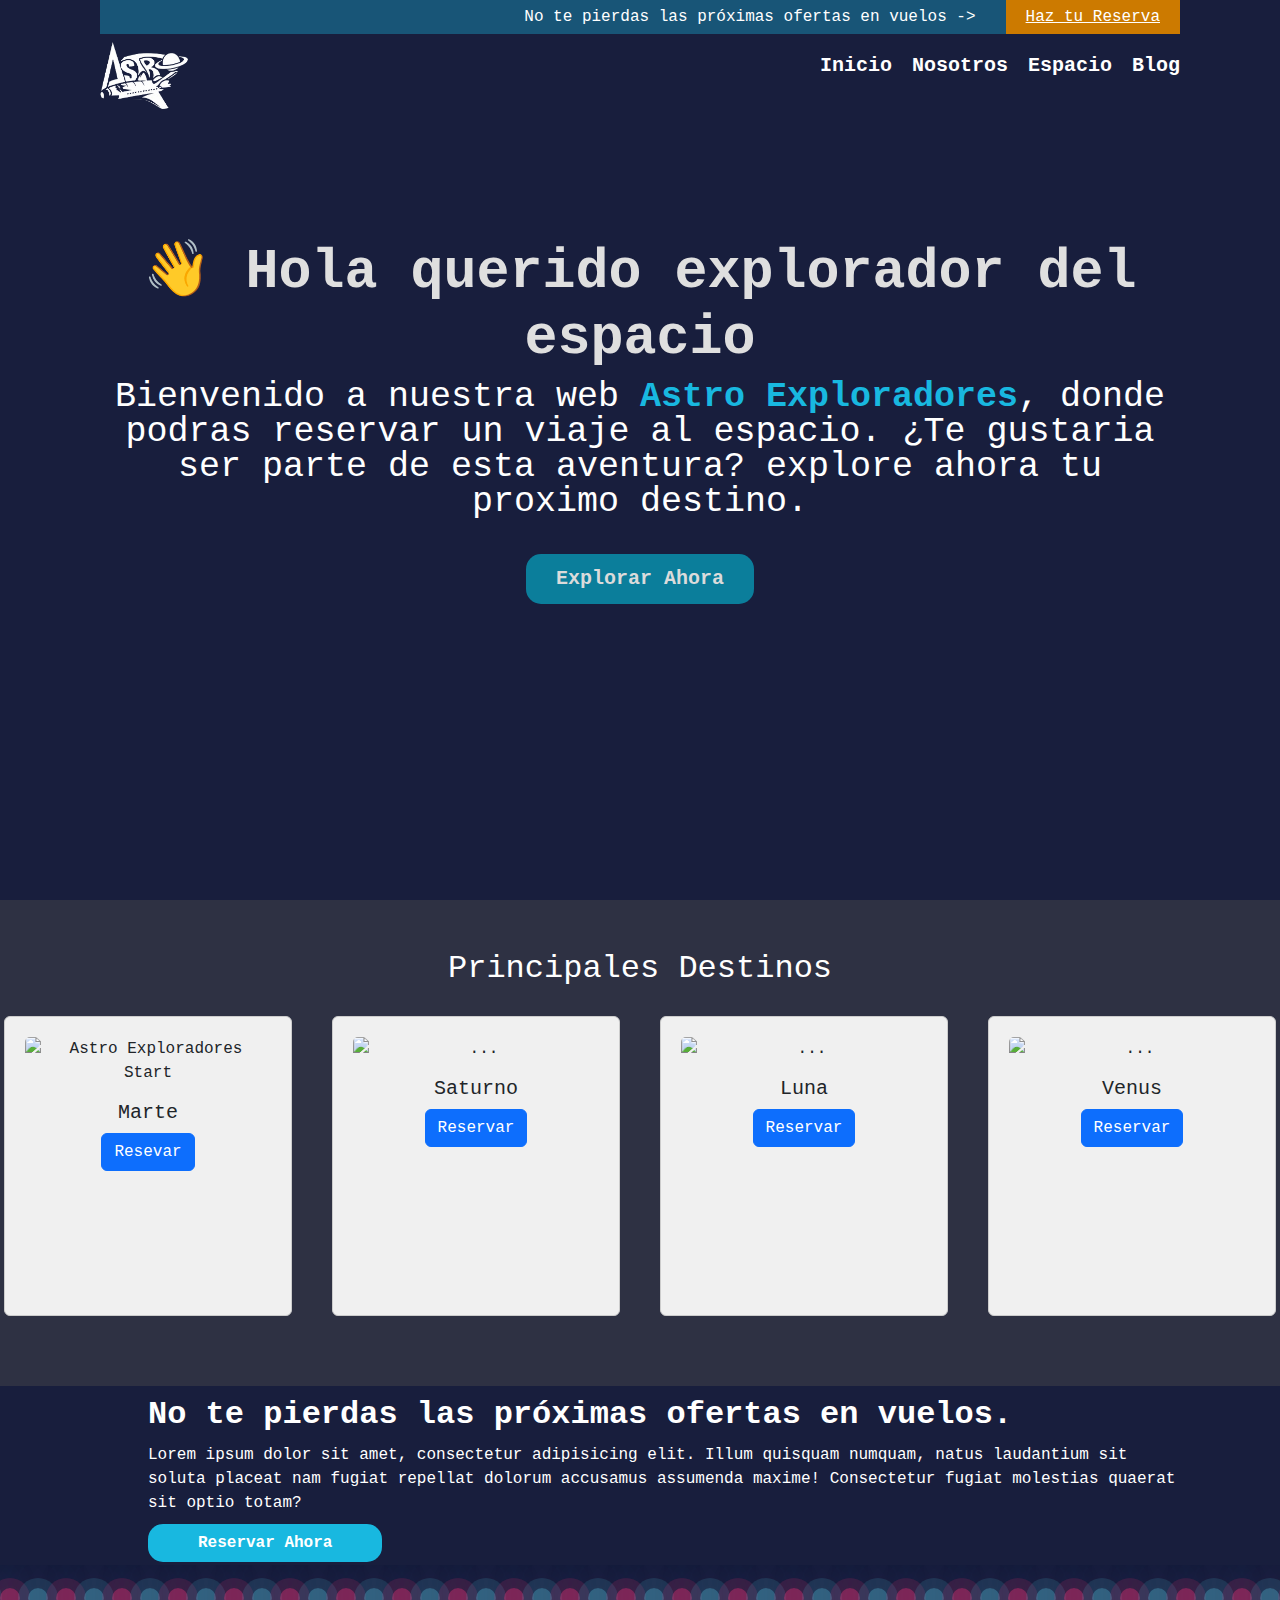
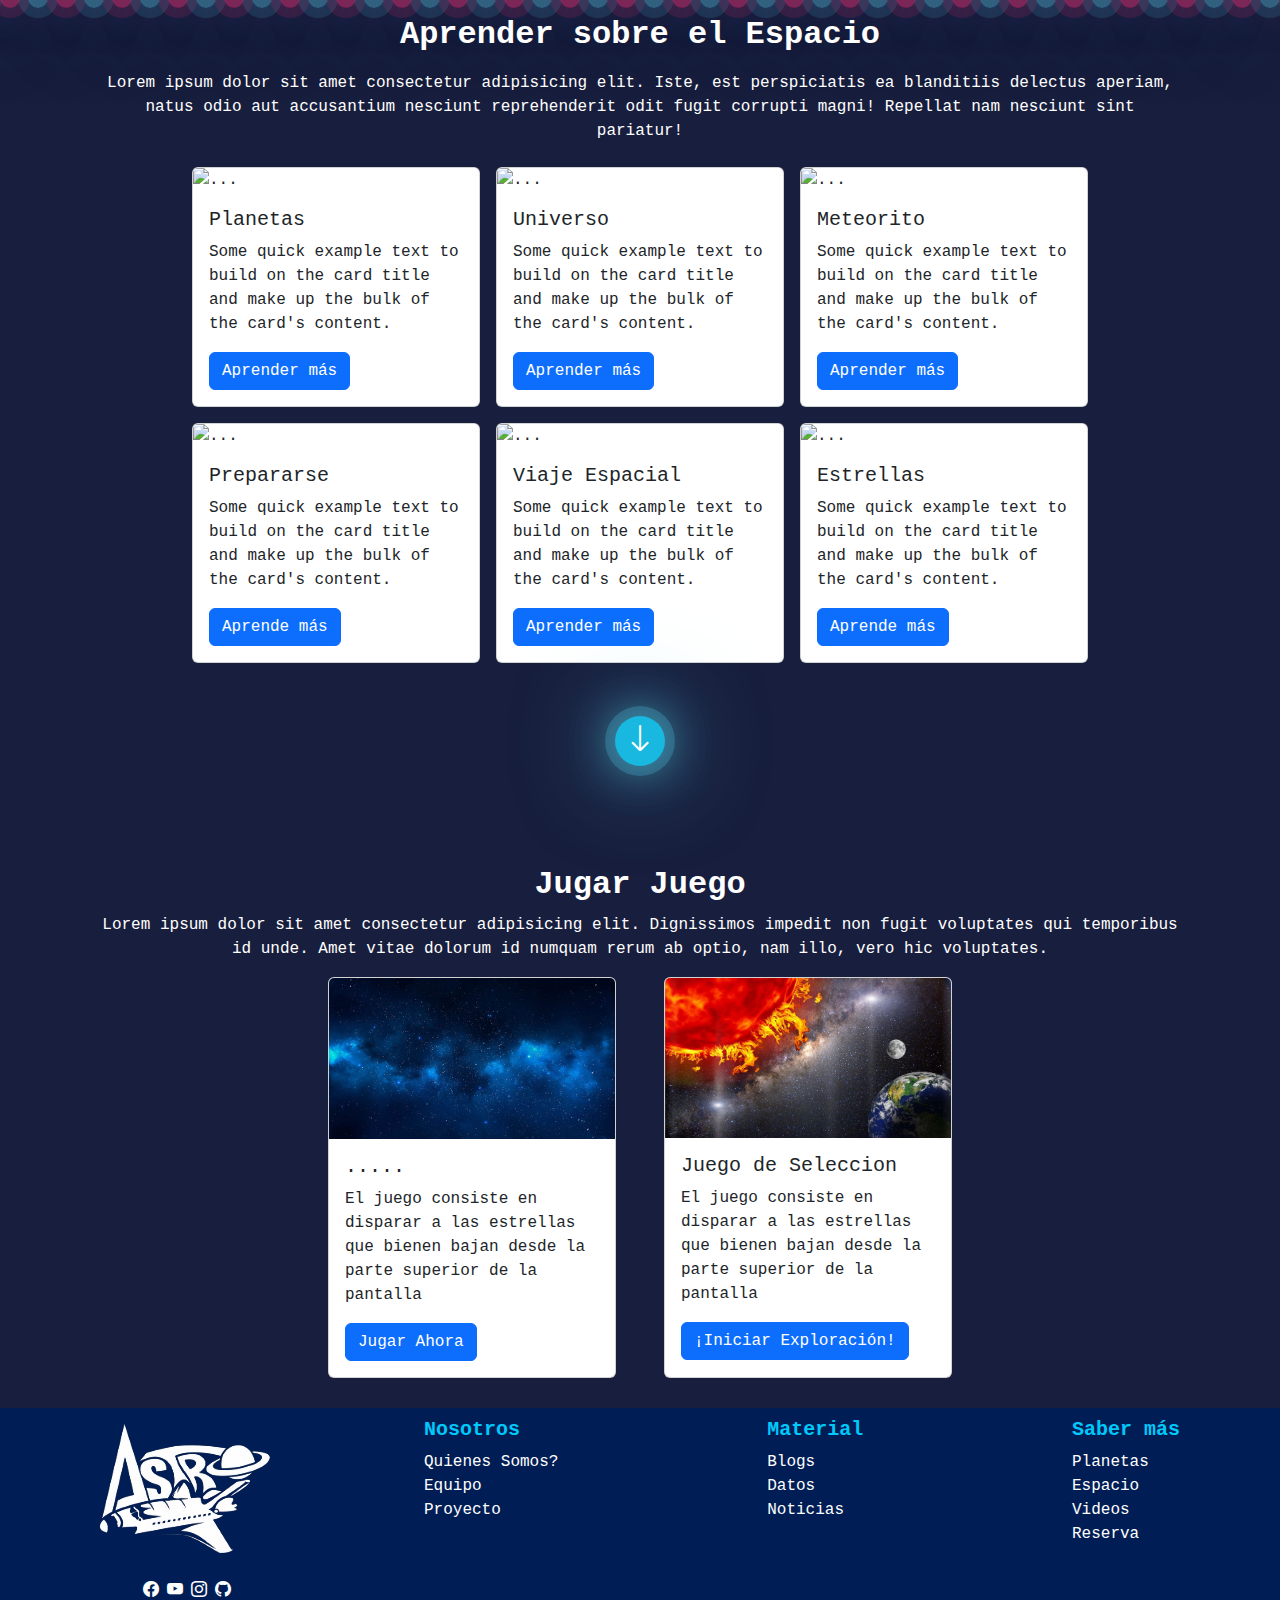
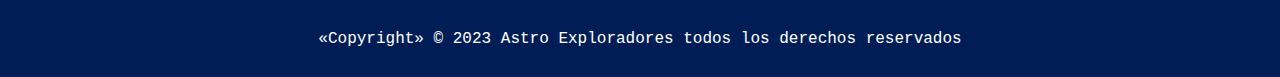
==== commit dc341ef8: "adicion de paginas" ====
--- a/index.html
+++ b/index.html
@@ -30,8 +30,8 @@
                 <ul>
                     <li><a href="index.html" class="home-links">Inicio</a></li>
                     <li><a href="./pages/about.html" class="home-links">Nosotros</a></li>
-                    <li><a href="#" class="home-links">Espacio</a></li>
-                    <li><a href="#" class="home-links">Blog</a></li>
+                    <li><a href="./pages/space.html" class="home-links">Espacio</a></li>
+                    <li><a href="./pages/blog.html" class="home-links">Blog</a></li>
                 </ul>
             </nav>
         </header>
@@ -239,7 +239,7 @@
                     <h5 class="card-title">Viaje Espacial</h5>
                     <p class="card-text">Some quick example text to build on the card title and make up the bulk of the
                         card's content.</p>
-                    <a href="#" class="btn btn-primary">Aprender más</a>
+                    <a href="./pages/blog.html" class="btn btn-primary">Aprender más</a>
                 </div>
             </div>
             <div class="card" style="width: 18rem;">
@@ -263,9 +263,9 @@
             temporibus id unde. Amet vitae dolorum id numquam rerum ab optio, nam illo, vero hic voluptates.</p>
         <div class="d-flex flex-wrap gap-5">
             <div class="card" style="width: 18rem;">
-                <img src="public/img/bgGame.jpeg" class="card-img-top" alt="...">
-                <div class="card-body">
-                    <h5 class="card-title">Juego Tic Tac</h5>
+                <img src="public/img/space.jpg" class="card-img-top" alt="...">
+                <div class="card-body">
+                    <h5 class="card-title">.....</h5>
                     <p class="card-text">El juego consiste en disparar a las estrellas que bienen bajan desde la parte
                         superior de la pantalla</p>
                     <button type="button" class="btn btn-primary" data-bs-toggle="modal" data-bs-target="#exampleModal">
@@ -274,9 +274,9 @@
                 </div>
             </div>
             <div class="card" style="width: 18rem;">
-                <img src="public/img/GameStart.jpeg" class="card-img-top" alt="...">
-                <div class="card-body">
-                    <h5 class="card-title">Juego Disparos</h5>
+                <img src="public/img/bgGame.jpeg" class="card-img-top" alt="...">
+                <div class="card-body">
+                    <h5 class="card-title">Juego de Seleccion</h5>
                     <p class="card-text">El juego consiste en disparar a las estrellas que bienen bajan desde la parte
                         superior de la pantalla</p>
                     
--- a/public/css/styles.css
+++ b/public/css/styles.css
@@ -38,6 +38,7 @@
     height: 100%;
     object-fit: cover;
     z-index: -1;
+    opacity: .3;
 }
 
 .video-section header {
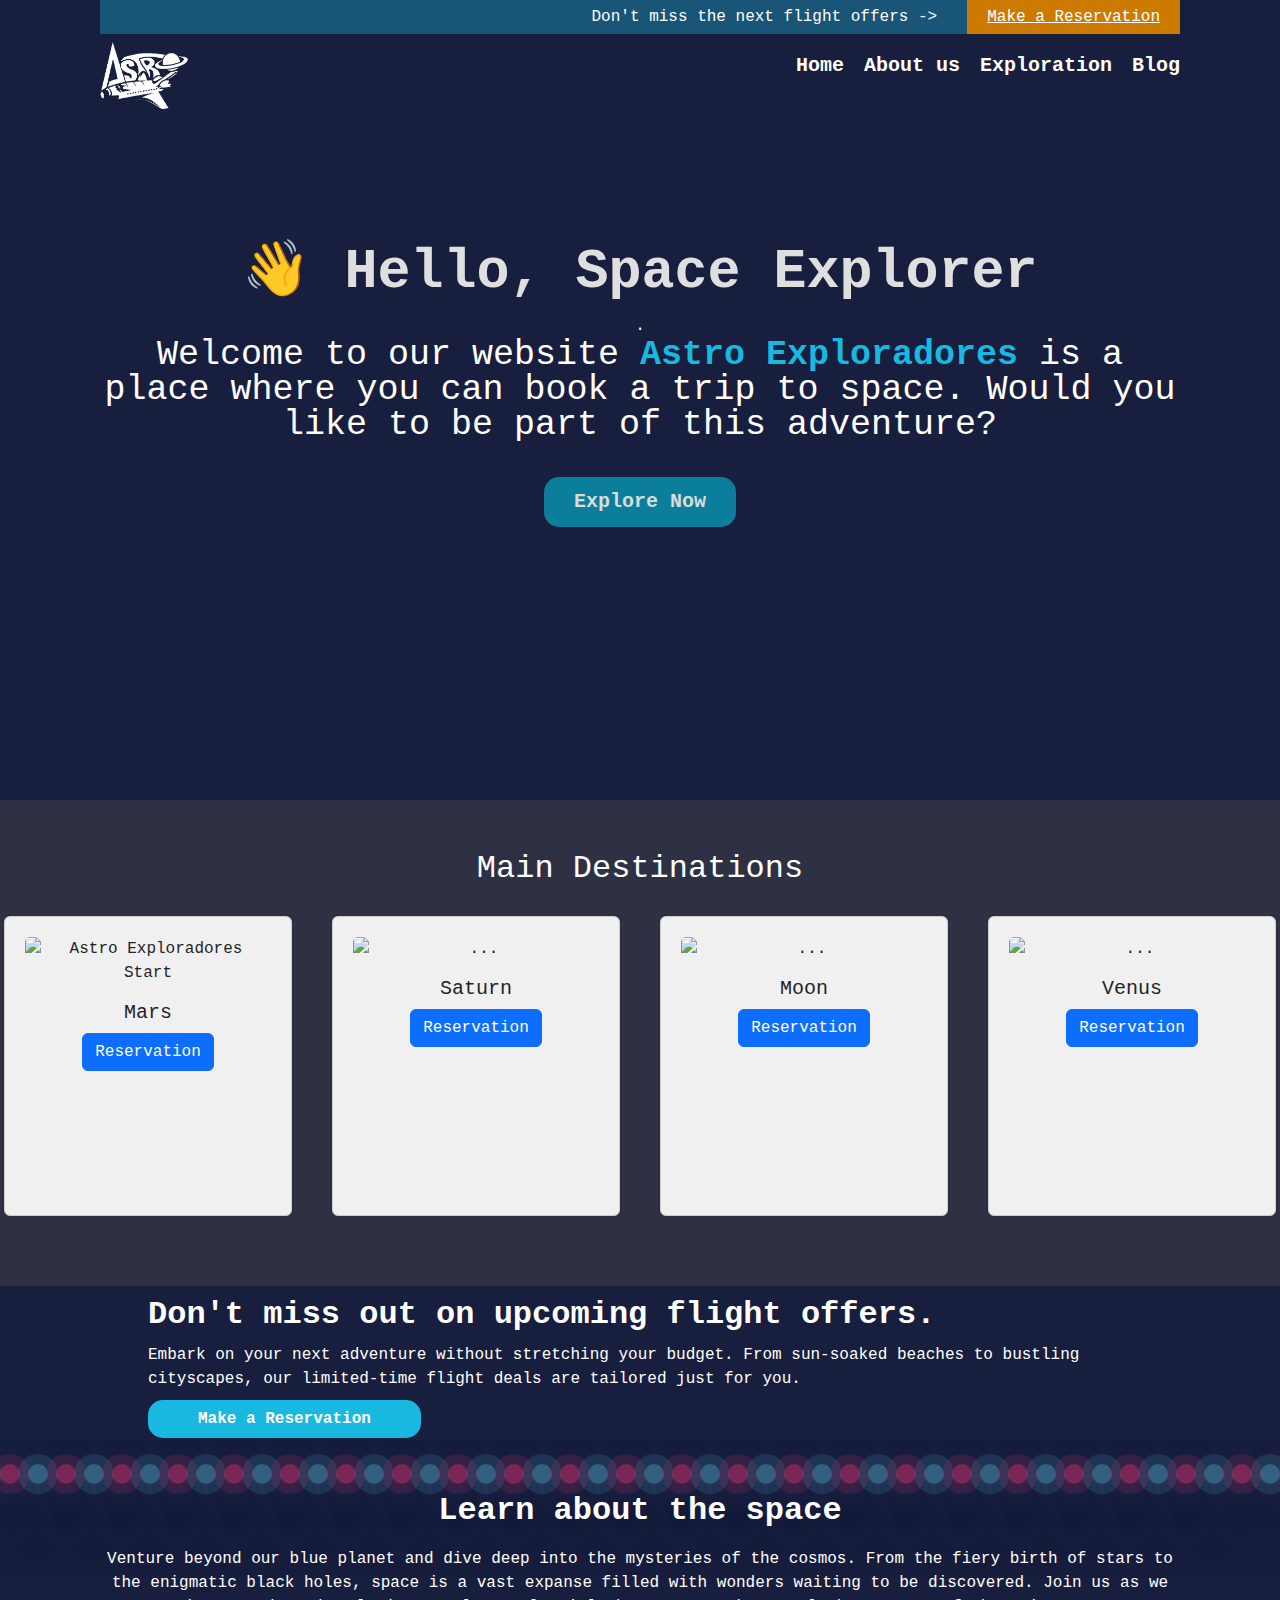
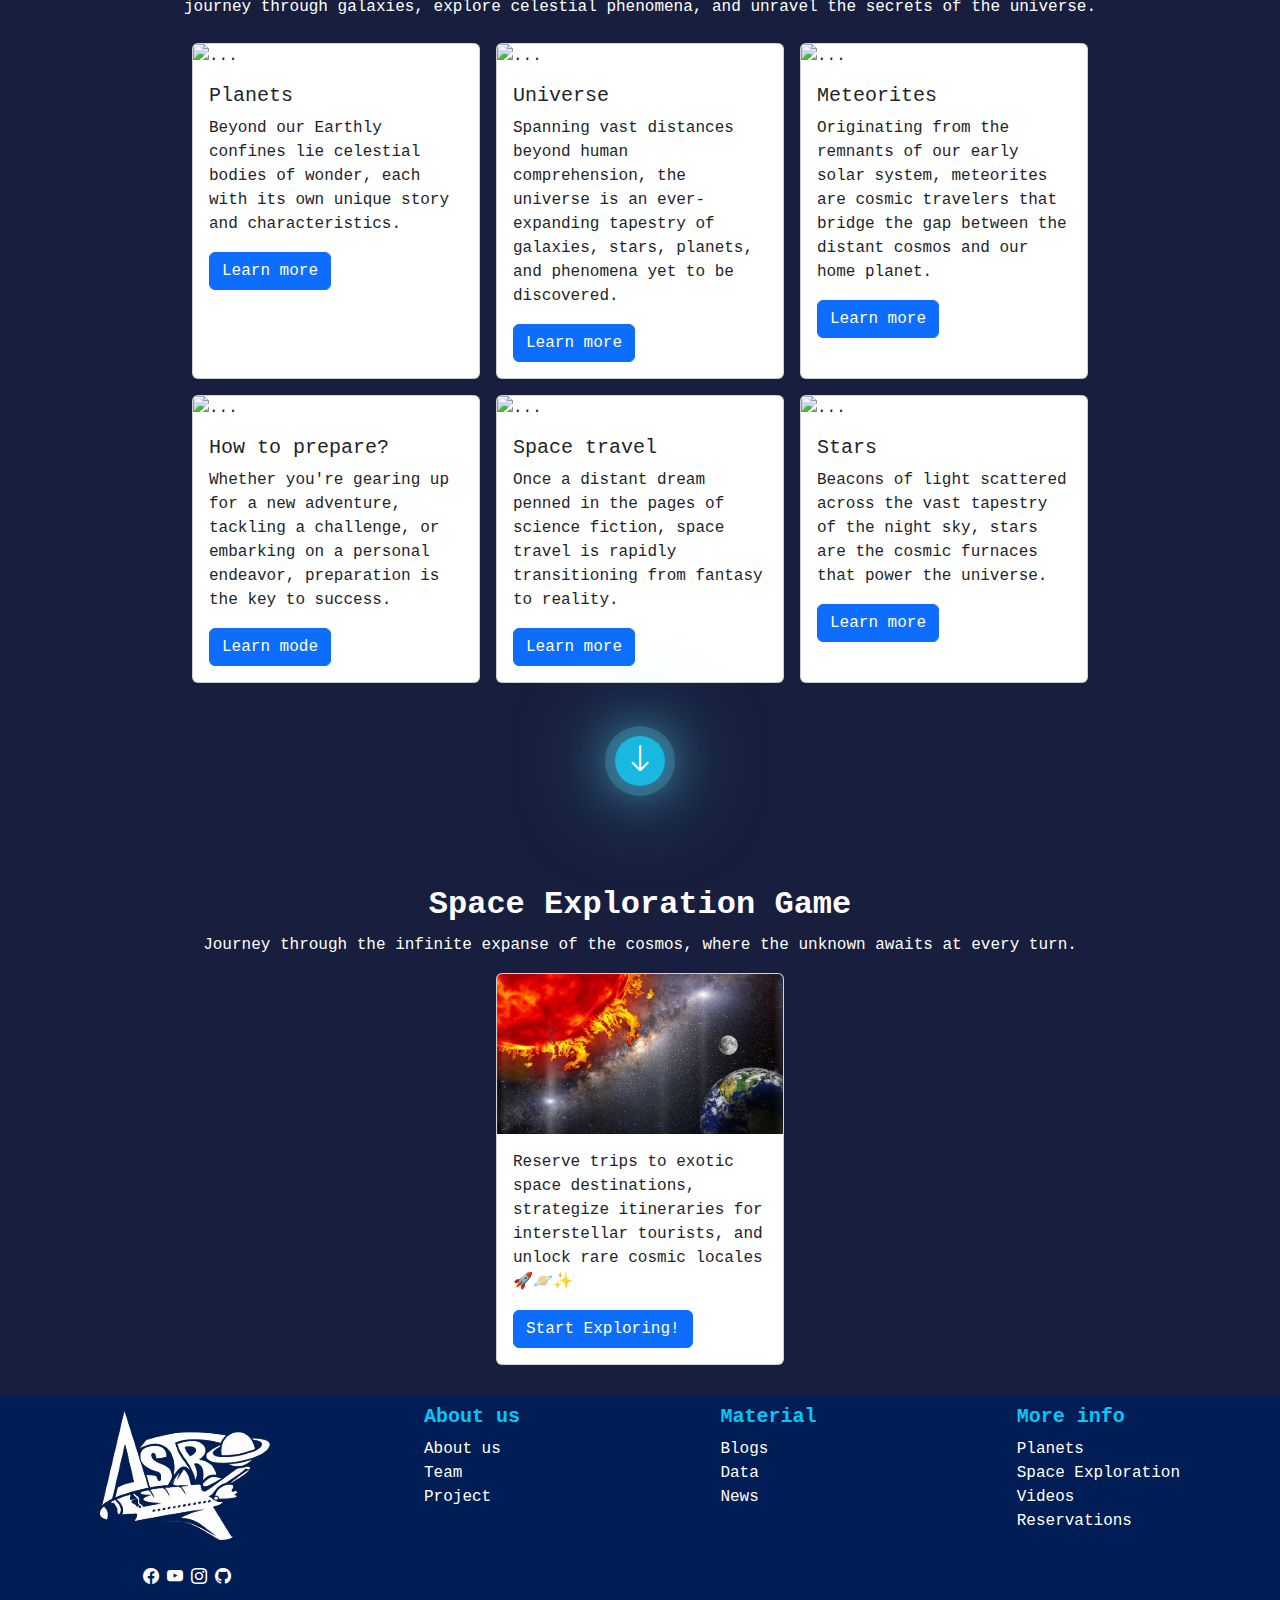
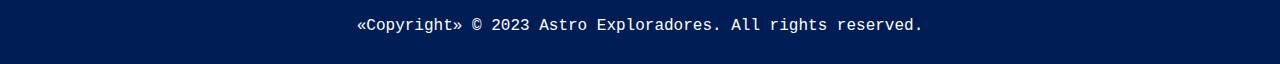
==== commit d0425760: "cambio de lenguaje de pagian" ====
--- a/index.html
+++ b/index.html
@@ -1,361 +1,506 @@
 
 <!DOCTYPE html>
 <html lang="es">
+  <head>
+    <meta charset="UTF-8" />
+    <meta http-equiv="X-UA-Compatible" content="IE=edge" />
+    <meta name="viewport" content="width=device-width, initial-scale=1.0" />
+    <title>Astro Exploradores</title>
+    <link rel="shortcut icon" href="public/img/logo.png" type="image/x-icon" />
+    <link
+      rel="stylesheet"
+      href="https://cdn.jsdelivr.net/npm/bootstrap@5.3.2/dist/css/bootstrap.min.css"
+    />
+    <link
+      rel="stylesheet"
+      href="https://cdn.jsdelivr.net/npm/bootstrap-icons@1.11.1/font/bootstrap-icons.css"
+    />
+    <link rel="stylesheet" href="public/css/styles.css" />
+    <link rel="stylesheet" href="public/css/section-destino.css" />
+    <link rel="stylesheet" href="public/css/hero-section.css" />
+  </head>
 
-<head>
-    <meta charset="UTF-8">
-    <meta http-equiv="X-UA-Compatible" content="IE=edge">
-    <meta name="viewport" content="width=device-width, initial-scale=1.0">
-    <title>Astro Exploradores</title>
-    <link rel="shortcut icon" href="public/img/logo.png" type="image/x-icon">
-    <link rel="stylesheet" href="https://cdn.jsdelivr.net/npm/bootstrap@5.3.2/dist/css/bootstrap.min.css">
-    <link rel="stylesheet" href="https://cdn.jsdelivr.net/npm/bootstrap-icons@1.11.1/font/bootstrap-icons.css">
-    <link rel="stylesheet" href="public/css/styles.css">
-    <link rel="stylesheet" href="public/css/section-destino.css">
-    <link rel="stylesheet" href="public/css/hero-section.css">
-</head>
-
-<body>
-    <section class="video-section desktop">
-        <video autoplay loop muted>
-            <source src="public/img/video/home.mp4" type="video/mp4">
-        </video>
+  <body>
+    <section class="video-section desktop" style="height: 800px">
+      <video autoplay loop muted>
+        <source src="public/img/video/home.mp4" type="video/mp4" />
+      </video>
+      <header class="">
+        <div class="reserve">
+          <span>Don't miss the next flight offers -></span>
+          <a href="#" class="link-reserva">Make a Reservation</a>
+        </div>
+        <nav class="navigation">
+          <a href="#" class="logo"
+            ><img src="public/img/logo.png" alt="" width="auto"
+          /></a>
+          <ul>
+            <li><a href="index.html" class="home-links">Home</a></li>
+            <li>
+              <a href="./pages/about.html" class="home-links">About us</a>
+            </li>
+            <li>
+              <a href="./pages/space.html" class="home-links">Exploration</a>
+            </li>
+            <li><a href="./pages/blog.html" class="home-links">Blog</a></li>
+          </ul>
+        </nav>
+      </header>
+      <h1>👋 Hello, Space Explorer</h1>
+      .
+      <p>
+        Welcome to our website
+        <span style="color: #18b8e0; font-weight: bold"
+          >Astro Exploradores</span
+        >
+        is a place where you can book a trip to space. Would you like to be part
+        of this adventure?
+      </p>
+      <a href="#jugar" class="link-game">Explore Now</a>
+    </section>
+    <section class="video-section mobile" style="height: 600px">
+      <div class="hero-section">
         <header class="">
-            <div class="reserve">
-                <span>No te pierdas las próximas ofertas en vuelos -></span>
-                <a href="#" class="link-reserva">Haz tu Reserva</a>
-            </div>
-            <nav class="navigation">
-                <a href="#" class="logo"><img src="public/img/logo.png" alt="" width="auto"></a>
-                <ul>
-                    <li><a href="index.html" class="home-links">Inicio</a></li>
-                    <li><a href="./pages/about.html" class="home-links">Nosotros</a></li>
-                    <li><a href="./pages/space.html" class="home-links">Espacio</a></li>
-                    <li><a href="./pages/blog.html" class="home-links">Blog</a></li>
-                </ul>
-            </nav>
+          <div class="reserve">
+            <span class="text-center"
+              >Don't miss out on the next offers -></span
+            >
+            <a href="#" class="link-reserva">Make a Reservation</a>
+          </div>
+          <nav class="navigation">
+            <a href="#" class="logo"
+              ><img src="public/img/logo.png" alt="" width="auto"
+            /></a>
+            <ul>
+              <li><a href="index.html" class="home-links">Home</a></li>
+              <li>
+                <a href="./pages/about.html" class="home-links">About us</a>
+              </li>
+              <li><a href="#" class="home-links">Exploration</a></li>
+              <li><a href="#" class="home-links">Blog</a></li>
+            </ul>
+          </nav>
         </header>
-        <h1>👋 Hola querido explorador del espacio</h1>
-        <p>Bienvenido a nuestra web <span style="color: #18b8e0; font-weight: bold;">Astro Exploradores</span>, donde podras reservar un viaje al espacio. ¿Te gustaria ser parte de esta aventura? explore ahora tu proximo destino.</p>
-        <a href="#destination" class="link-game">Explorar Ahora</a>
-    </section>
-    <section class="video-section mobile">
-        <div class="hero-section">
-            <header class="">
-                <div class="reserve">
-                    <span class="text-center">No te pierdas las próximas ofertas en vuelos -></span>
-                    <a href="#" class="link-reserva">Haz tu Reserva</a>
-                </div>
-                <nav class="navigation">
-                    <a href="#" class="logo"><img src="public/img/logo.png" alt="" width="auto"></a>
-                    <ul>
-                        <li><a href="index.html" class="home-links">Inicio</a></li>
-                        <li><a href="./pages/about.html" class="home-links">Nosotros</a></li>
-                        <li><a href="#" class="home-links">Espacio</a></li>
-                        <li><a href="#" class="home-links">Blog</a></li>
-                    </ul>
-                </nav>
-            </header>
-            <h1 class="text-center">👋 Hola querido explorador del espacio</h1>
-            <p>Bienvenido a nuestra web <span style="color: #18b8e0; font-weight: bold;">Astro Exploradores</span>,
-                donde podras reservar un viaje al espacio. ¿Te gustaria ser parte de esta aventura? explore ahora tu
-                proximo destino.</p>
-            <a href="#destination" class="link-game">Explorar Ahora</a>
-        </div>
+        <h1 class="text-center">👋 Hello, Space Explorer</h1>
+        <p>
+          Welcome to our website
+          <span style="color: #18b8e0; font-weight: bold"
+            >Astro Exploradores</span
+          >
+          is a place where you can book a trip to space. Would you like to be
+          part of this adventure?
+        </p>
+        <a href="#jugar" class="link-game">Explore Now</a>
+      </div>
     </section>
     <section class="destination-section" id="destination">
-        <h2>Principales Destinos</h2>
-        <div class="destination-mobile d-flex">
-            <div class="card card-destination" style="width: 18rem;">
-                <img src="https://i0.wp.com/imgs.hipertextual.com/wp-content/uploads/2022/09/Marte-planeta-rojo.jpg?fit=2057%2C1158&quality=50&strip=all&ssl=1" class="card-img-top" alt="Astro Exploradores Start" width="100%">
-                <div class="card-body">
-                    <h5 class="card-title">Marte</h5>
-                    <a href="#" class="btn btn-primary">Resevar</a>
-                </div>
-                <div class="info-box">
-                    <p>Lugares turísticos de Marte:</p>
-                    <ul>
-                        <li>Lugar 1</li>
-                        <li>Lugar 2</li>
-                        <li>Lugar 3</li>
-                    </ul>
-                </div>
-            </div>
-            <div class="card card-destination" style="width: 18rem;">
-                <img src="https://www.elpais.com.co/resizer/rdDPAIQIIujicfemntBoKPxrdSg=/1280x720/smart/filters:format(jpg):quality(80)/cloudfront-us-east-1.images.arcpublishing.com/semana/7ERHIPCEGRFBVDXZSYTZ3A26WU.jpg" class="card-img-top" alt="...">
-                <div class="card-body">
-                    <h5 class="card-title">Saturno</h5>
-                    <a href="#" class="btn btn-primary">Reservar</a>
-                </div>
-                <div class="info-box">
-                    <p>Lugares turísticos de Saturno:</p>
-                    <ul>
-                        <li>Lugar 1</li>
-                        <li>Lugar 2</li>
-                        <li>Lugar 3</li>
-                    </ul>
-                </div>
-            </div>
-            <div class="card card-destination" style="width: 18rem;">
-                <img src="https://img2.rtve.es/imagenes/imagen-luna-llena/1672883602390.jpg" class="card-img-top" alt="...">
-                <div class="card-body">
-                    <h5 class="card-title">Luna</h5>
-                    <a href="#" class="btn btn-primary">Reservar</a>
-                </div>
-                <div class="info-box">
-                    <p>Lugares turísticos de Luna:</p>
-                    <ul>
-                        <li>Lugar 1</li>
-                        <li>Lugar 2</li>
-                        <li>Lugar 3</li>
-                    </ul>
-                </div>
-            </div>
-            <div class="card card-destination" style="width: 18rem;">
-                <img src="https://www.ngenespanol.com/wp-content/uploads/2023/06/venus-asi-es-el-planeta-mas-calido-del-sistema-solar-1280x720.jpg" class="card-img-top" alt="...">
-                <div class="card-body">
-                    <h5 class="card-title">Venus</h5>
-                    <a href="#" class="btn btn-primary">Reservar</a>
-                </div>
-                <div class="info-box">
-                    <p>Lugares turísticos de Venus:</p>
-                    <ul>
-                        <li>Lugar 1</li>
-                        <li>Lugar 2</li>
-                        <li>Lugar 3</li>
-                    </ul>
-                </div>
-            </div>
-        </div>
+      <h2>Main Destinations</h2>
+      <div class="destination-mobile d-flex">
+        <div class="card card-destination" style="width: 18rem">
+          <img
+            src="https://i0.wp.com/imgs.hipertextual.com/wp-content/uploads/2022/09/Marte-planeta-rojo.jpg?fit=2057%2C1158&quality=50&strip=all&ssl=1"
+            class="card-img-top"
+            alt="Astro Exploradores Start"
+            width="100%"
+          />
+          <div class="card-body">
+            <h5 class="card-title">Mars</h5>
+            <a href="#" class="btn btn-primary">Reservation</a>
+          </div>
+          <div class="info-box">
+            <p>Tourist sites on Mars:</p>
+            <ul>
+              <li>Olympus Mons</li>
+              <li>Valles Marineris</li>
+              <li>Phobos and Deimos</li>
+            </ul>
+          </div>
+        </div>
+        <div class="card card-destination" style="width: 18rem">
+          <img
+            src="https://www.elpais.com.co/resizer/rdDPAIQIIujicfemntBoKPxrdSg=/1280x720/smart/filters:format(jpg):quality(80)/cloudfront-us-east-1.images.arcpublishing.com/semana/7ERHIPCEGRFBVDXZSYTZ3A26WU.jpg"
+            class="card-img-top"
+            alt="..."
+          />
+          <div class="card-body">
+            <h5 class="card-title">Saturn</h5>
+            <a href="#" class="btn btn-primary">Reservation</a>
+          </div>
+          <div class="info-box">
+            <p>Tourist sites on Saturn:</p>
+            <ul>
+              <li>The Rings of Saturn</li>
+              <li>Enceladus</li>
+              <li>The Great Northern Storm</li>
+            </ul>
+          </div>
+        </div>
+        <div class="card card-destination" style="width: 18rem">
+          <img
+            src="https://img2.rtve.es/imagenes/imagen-luna-llena/1672883602390.jpg"
+            class="card-img-top"
+            alt="..."
+          />
+          <div class="card-body">
+            <h5 class="card-title">Moon</h5>
+            <a href="#" class="btn btn-primary">Reservation</a>
+          </div>
+          <div class="info-box">
+            <p>Tourist sites on the Moon:</p>
+            <ul>
+              <li>Apollo Landing Sites</li>
+              <li>Tycho Crater</li>
+              <li>Lunar Maria</li>
+            </ul>
+          </div>
+        </div>
+        <div class="card card-destination" style="width: 18rem">
+          <img
+            src="https://www.ngenespanol.com/wp-content/uploads/2023/06/venus-asi-es-el-planeta-mas-calido-del-sistema-solar-1280x720.jpg"
+            class="card-img-top"
+            alt="..."
+          />
+          <div class="card-body">
+            <h5 class="card-title">Venus</h5>
+            <a href="#" class="btn btn-primary">Reservation</a>
+          </div>
+          <div class="info-box">
+            <p>Lugares turísticos de Venus:</p>
+            <ul>
+              <li>Maxwell Montes</li>
+              <li>Maat Mons</li>
+              <li>Aphrodite Terra and Ishtar Terra</li>
+            </ul>
+          </div>
+        </div>
+      </div>
     </section>
-    <section class="nextOf-mobile d-flex align-items-center justify-content-center gap-5" style="padding: 10px 100px;" >
-        <img src="https://img.freepik.com/fotos-premium/astronauta-luna-luna-al-fondo_295754-102.jpg" alt="">
-        <div>
-            <h2 class="fw-bold">No te pierdas las próximas ofertas en vuelos.</h2>
-            <p>Lorem ipsum dolor sit amet, consectetur adipisicing elit. Illum quisquam numquam, natus laudantium sit
-                soluta placeat nam fugiat repellat dolorum accusamus assumenda maxime! Consectetur fugiat molestias
-                quaerat sit optio totam?</p>
-            <a href="" class="" style="padding: 10px 50px; border-radius: 15px; text-decoration: none; background: #18b8e0; color: #fff; font-weight: bold;">Reservar Ahora</a>
-        </div>
-
+    <section
+      class="nextOf-mobile d-flex align-items-center justify-content-center gap-5"
+      style="padding: 10px 100px"
+    >
+      <img
+        src="https://img.freepik.com/fotos-premium/astronauta-luna-luna-al-fondo_295754-102.jpg"
+        alt=""
+      />
+      <div>
+        <h2 class="fw-bold">Don't miss out on upcoming flight offers.</h2>
+        <p>
+          Embark on your next adventure without stretching your budget. From
+          sun-soaked beaches to bustling cityscapes, our limited-time flight
+          deals are tailored just for you.
+        </p>
+        <a
+          href=""
+          class=""
+          style="
+            padding: 10px 50px;
+            border-radius: 15px;
+            text-decoration: none;
+            background: #18b8e0;
+            color: #fff;
+            font-weight: bold;
+          "
+          >Make a Reservation</a
+        >
+      </div>
     </section>
     <section class="game-section d-flex flex-column align-items-center gap-2">
-        <div class="bubbles">
-            <span style="--i:11;"></span>
-            <span style="--i:12;"></span>
-            <span style="--i:24;"></span>
-            <span style="--i:10;"></span>
-            <span style="--i:14;"></span>
-            <span style="--i:23;"></span>
-            <span style="--i:18;"></span>
-            <span style="--i:16;"></span>
-            <span style="--i:19;"></span>
-            <span style="--i:20;"></span>
-            <span style="--i:22;"></span>
-            <span style="--i:25;"></span>
-            <span style="--i:18;"></span>
-            <span style="--i:21;"></span>
-            <span style="--i:15;"></span>
-            <span style="--i:13;"></span>
-            <span style="--i:26;"></span>
-            <span style="--i:17;"></span>
-            <span style="--i:13;"></span>
-            <span style="--i:28;"></span>
+      <div class="bubbles">
+        <span style="--i: 11"></span>
+        <span style="--i: 12"></span>
+        <span style="--i: 24"></span>
+        <span style="--i: 10"></span>
+        <span style="--i: 14"></span>
+        <span style="--i: 23"></span>
+        <span style="--i: 18"></span>
+        <span style="--i: 16"></span>
+        <span style="--i: 19"></span>
+        <span style="--i: 20"></span>
+        <span style="--i: 22"></span>
+        <span style="--i: 25"></span>
+        <span style="--i: 18"></span>
+        <span style="--i: 21"></span>
+        <span style="--i: 15"></span>
+        <span style="--i: 13"></span>
+        <span style="--i: 26"></span>
+        <span style="--i: 17"></span>
+        <span style="--i: 13"></span>
+        <span style="--i: 28"></span>
 
-            <span style="--i:10;"></span>
-            <span style="--i:18;"></span>
-            <span style="--i:5;"></span>
-            <span style="--i:10;"></span>
-            <span style="--i:8;"></span>
-            <span style="--i:12;"></span>
-            <span style="--i:9;"></span>
-            <span style="--i:15;"></span>
-            <span style="--i:19;"></span>
-            <span style="--i:28;"></span>
-            <span style="--i:20;"></span>
+        <span style="--i: 10"></span>
+        <span style="--i: 18"></span>
+        <span style="--i: 5"></span>
+        <span style="--i: 10"></span>
+        <span style="--i: 8"></span>
+        <span style="--i: 12"></span>
+        <span style="--i: 9"></span>
+        <span style="--i: 15"></span>
+        <span style="--i: 19"></span>
+        <span style="--i: 28"></span>
+        <span style="--i: 20"></span>
 
-            <span style="--i:11;"></span>
-            <span style="--i:12;"></span>
-            <span style="--i:24;"></span>
-            <span style="--i:10;"></span>
-            <span style="--i:14;"></span>
-            <span style="--i:23;"></span>
-            <span style="--i:18;"></span>
-            <span style="--i:16;"></span>
-            <span style="--i:19;"></span>
-            <span style="--i:20;"></span>
-            <span style="--i:22;"></span>
-            <span style="--i:12;"></span>
-            <span style="--i:9;"></span>
-            <span style="--i:15;"></span>
-            <span style="--i:19;"></span>
-            <span style="--i:28;"></span>
-            <span style="--i:20;"></span>
-        </div>
-        <h2 class="fw-bold">Aprender sobre el Espacio</h2>
-        <p class="text-center">Lorem ipsum dolor sit amet consectetur adipisicing elit. Iste, est perspiciatis ea
-            blanditiis delectus aperiam, natus odio aut accusantium nesciunt reprehenderit odit fugit corrupti magni!
-            Repellat nam nesciunt sint pariatur!</p>
-        <div class="d-flex justify-content-center gap-3 flex-wrap">
-            <div class="card" style="width: 18rem;">
-                <img src="https://cdn0.geoenciclopedia.com/es/posts/2/4/5/que_son_los_planetas_542_orig.jpg" class="card-img-top" alt="...">
-                <div class="card-body">
-                    <h5 class="card-title">Planetas</h5>
-                    <p class="card-text">Some quick example text to build on the card title and make up the bulk of the
-                        card's content.</p>
-                    <a href="#" class="btn btn-primary">Aprender más</a>
-                </div>
-            </div>
-            <div class="card" style="width: 18rem;">
-                <img src="https://imagenes.muyinteresante.es/files/composte_image/uploads/2023/05/08/6458e18287853.jpeg" class="card-img-top" alt="...">
-                <div class="card-body">
-                    <h5 class="card-title">Universo</h5>
-                    <p class="card-text">Some quick example text to build on the card title and make up the bulk of the
-                        card's content.</p>
-                    <a href="#" class="btn btn-primary">Aprender más</a>
-                </div>
-            </div>
-            <div class="card" style="width: 18rem;">
-                <img src="https://i0.wp.com/imgs.hipertextual.com/wp-content/uploads/2016/01/meteorito.jpg?fit=1000%2C666&quality=50&strip=all&ssl=1" class="card-img-top" alt="...">
-                <div class="card-body">
-                    <h5 class="card-title">Meteorito</h5>
-                    <p class="card-text">Some quick example text to build on the card title and make up the bulk of the
-                        card's content.</p>
-                    <a href="#" class="btn btn-primary">Aprender más</a>
-                </div>
-            </div>
-            <div class="card" style="width: 18rem;">
-                <img src="https://quo.mx/wp-content/uploads/2023/09/que-se-estudia-para-ser-astronauta.webp" class="card-img-top" alt="...">
-                <div class="card-body">
-                    <h5 class="card-title">Prepararse</h5>
-                    <p class="card-text">Some quick example text to build on the card title and make up the bulk of the
-                        card's content.</p>
-                    <a href="#" class="btn btn-primary">Aprende más</a>
-                </div>
-            </div>
-            <div class="card" style="width: 18rem;">
-                <img src="https://encrypted-tbn0.gstatic.com/images?q=tbn:ANd9GcQxsCrexuvAu9j3lLume52eCoCKRfAEn4Rdi1NoZc9Qu9hIPQ68pfCXFhAZUuf7dttrhac&usqp=CAU" class="card-img-top" alt="...">
-                <div class="card-body">
-                    <h5 class="card-title">Viaje Espacial</h5>
-                    <p class="card-text">Some quick example text to build on the card title and make up the bulk of the
-                        card's content.</p>
-                    <a href="./pages/blog.html" class="btn btn-primary">Aprender más</a>
-                </div>
-            </div>
-            <div class="card" style="width: 18rem;">
-                <img src="https://encrypted-tbn0.gstatic.com/images?q=tbn:ANd9GcRNO3P5EI02Um8MxKNyfXDwdFcM7G7G_SQWVg&usqp=CAU" class="card-img-top" alt="...">
-                <div class="card-body">
-                    <h5 class="card-title">Estrellas</h5>
-                    <p class="card-text">Some quick example text to build on the card title and make up the bulk of the
-                        card's content.</p>
-                    <a href="#" class="btn btn-primary">Aprende más</a>
-                </div>
-            </div>
-        </div>
+        <span style="--i: 11"></span>
+        <span style="--i: 12"></span>
+        <span style="--i: 24"></span>
+        <span style="--i: 10"></span>
+        <span style="--i: 14"></span>
+        <span style="--i: 23"></span>
+        <span style="--i: 18"></span>
+        <span style="--i: 16"></span>
+        <span style="--i: 19"></span>
+        <span style="--i: 20"></span>
+        <span style="--i: 22"></span>
+        <span style="--i: 12"></span>
+        <span style="--i: 9"></span>
+        <span style="--i: 15"></span>
+        <span style="--i: 19"></span>
+        <span style="--i: 28"></span>
+        <span style="--i: 20"></span>
+      </div>
+      <h2 class="fw-bold">Learn about the space</h2>
+      <p class="text-center">
+        Venture beyond our blue planet and dive deep into the mysteries of the
+        cosmos. From the fiery birth of stars to the enigmatic black holes,
+        space is a vast expanse filled with wonders waiting to be discovered.
+        Join us as we journey through galaxies, explore celestial phenomena, and
+        unravel the secrets of the universe.
+      </p>
+      <div class="d-flex justify-content-center gap-3 flex-wrap">
+        <div class="card" style="width: 18rem">
+          <img
+            src="https://cdn0.geoenciclopedia.com/es/posts/2/4/5/que_son_los_planetas_542_orig.jpg"
+            class="card-img-top"
+            alt="..."
+          />
+          <div class="card-body">
+            <h5 class="card-title">Planets</h5>
+            <p class="card-text">
+              Beyond our Earthly confines lie celestial bodies of wonder, each
+              with its own unique story and characteristics.
+            </p>
+            <a href="#" class="btn btn-primary">Learn more</a>
+          </div>
+        </div>
+        <div class="card" style="width: 18rem">
+          <img
+            src="https://imagenes.muyinteresante.es/files/composte_image/uploads/2023/05/08/6458e18287853.jpeg"
+            class="card-img-top"
+            alt="..."
+          />
+          <div class="card-body">
+            <h5 class="card-title">Universe</h5>
+            <p class="card-text">
+              Spanning vast distances beyond human comprehension, the universe
+              is an ever-expanding tapestry of galaxies, stars, planets, and
+              phenomena yet to be discovered.
+            </p>
+            <a href="#" class="btn btn-primary">Learn more</a>
+          </div>
+        </div>
+        <div class="card" style="width: 18rem">
+          <img
+            src="https://i0.wp.com/imgs.hipertextual.com/wp-content/uploads/2016/01/meteorito.jpg?fit=1000%2C666&quality=50&strip=all&ssl=1"
+            class="card-img-top"
+            alt="..."
+          />
+          <div class="card-body">
+            <h5 class="card-title">Meteorites</h5>
+            <p class="card-text">
+              Originating from the remnants of our early solar system,
+              meteorites are cosmic travelers that bridge the gap between the
+              distant cosmos and our home planet.
+            </p>
+            <a href="#" class="btn btn-primary">Learn more</a>
+          </div>
+        </div>
+        <div class="card" style="width: 18rem">
+          <img
+            src="https://quo.mx/wp-content/uploads/2023/09/que-se-estudia-para-ser-astronauta.webp"
+            class="card-img-top"
+            alt="..."
+          />
+          <div class="card-body">
+            <h5 class="card-title">How to prepare?</h5>
+            <p class="card-text">
+              Whether you're gearing up for a new adventure, tackling a
+              challenge, or embarking on a personal endeavor, preparation is the
+              key to success.
+            </p>
+            <a href="#" class="btn btn-primary">Learn mode</a>
+          </div>
+        </div>
+        <div class="card" style="width: 18rem">
+          <img
+            src="https://encrypted-tbn0.gstatic.com/images?q=tbn:ANd9GcQxsCrexuvAu9j3lLume52eCoCKRfAEn4Rdi1NoZc9Qu9hIPQ68pfCXFhAZUuf7dttrhac&usqp=CAU"
+            class="card-img-top"
+            alt="..."
+          />
+          <div class="card-body">
+            <h5 class="card-title">Space travel</h5>
+            <p class="card-text">
+              Once a distant dream penned in the pages of science fiction, space
+              travel is rapidly transitioning from fantasy to reality.
+            </p>
+            <a href="./pages/blog.html" class="btn btn-primary">Learn more</a>
+          </div>
+        </div>
+        <div class="card" style="width: 18rem">
+          <img
+            src="https://encrypted-tbn0.gstatic.com/images?q=tbn:ANd9GcRNO3P5EI02Um8MxKNyfXDwdFcM7G7G_SQWVg&usqp=CAU"
+            class="card-img-top"
+            alt="..."
+          />
+          <div class="card-body">
+            <h5 class="card-title">Stars</h5>
+            <p class="card-text">
+              Beacons of light scattered across the vast tapestry of the night
+              sky, stars are the cosmic furnaces that power the universe.
+            </p>
+            <a href="#" class="btn btn-primary">Learn more</a>
+          </div>
+        </div>
+      </div>
     </section>
-    <section class="section-game " id="jugar">
-        <div class="ArrowFloat">
-            <a href="#juego" id="#about"><i class="bi bi-arrow-down"></i></a>
-        </div>
-        <h2 class="text-center fw-bold">Jugar Juego</h2>
-        <p class="text-center">Lorem ipsum dolor sit amet consectetur adipisicing elit. Dignissimos impedit non fugit
-            voluptates qui
-            temporibus id unde. Amet vitae dolorum id numquam rerum ab optio, nam illo, vero hic voluptates.</p>
-        <div class="d-flex flex-wrap gap-5">
-            <div class="card" style="width: 18rem;">
-                <img src="public/img/space.jpg" class="card-img-top" alt="...">
-                <div class="card-body">
-                    <h5 class="card-title">.....</h5>
-                    <p class="card-text">El juego consiste en disparar a las estrellas que bienen bajan desde la parte
-                        superior de la pantalla</p>
-                    <button type="button" class="btn btn-primary" data-bs-toggle="modal" data-bs-target="#exampleModal">
-                        Jugar Ahora
-                    </button>
-                </div>
-            </div>
-            <div class="card" style="width: 18rem;">
-                <img src="public/img/bgGame.jpeg" class="card-img-top" alt="...">
-                <div class="card-body">
-                    <h5 class="card-title">Juego de Seleccion</h5>
-                    <p class="card-text">El juego consiste en disparar a las estrellas que bienen bajan desde la parte
-                        superior de la pantalla</p>
-                    
-                    <button type="button" class="btn btn-primary" data-bs-toggle="modal" data-bs-target="#exampleModal">
-                        ¡Iniciar Exploración!
-                    </button>
-                </div>
-            </div>
-        </div>
+    <section class="section-game" id="jugar">
+      <div class="ArrowFloat">
+        <a href="#jugar" id="#about"><i class="bi bi-arrow-down"></i></a>
+      </div>
+      <h2 class="text-center fw-bold">Space Exploration Game</h2>
+      <p class="text-center">
+        Journey through the infinite expanse of the cosmos, where the unknown
+        awaits at every turn.
+      </p>
+      <div class="d-flex flex-wrap gap-5">
+        <div class="card" style="width: 18rem">
+          <img src="public/img/bgGame.jpeg" class="card-img-top" alt="..." />
+          <div class="card-body">
+            <!-- <h5 class="card-title">Spa</h5> -->
+            <p class="card-text">
+              Reserve trips to exotic space destinations, strategize itineraries
+              for interstellar tourists, and unlock rare cosmic locales 🚀🪐✨
+            </p>
 
+            <button
+              type="button"
+              class="btn btn-primary"
+              data-bs-toggle="modal"
+              data-bs-target="#exampleModal"
+            >
+              Start Exploring!
+            </button>
+          </div>
+        </div>
+      </div>
     </section>
     <!-- Modal -->
-    <div class="modal fade" id="exampleModal" tabindex="-1" data-bs-backdrop="static"
-        aria-labelledby="exampleModalLabel" aria-hidden="true">
-        <div class="modal-dialog modal-xl rounded modal-dialog-centered">
-            <div class="modal-content" style="background-image: url('./public/img/bgGame.jpeg'); background-size: cover;">
-                <div class="modal-body d-flex justify-content-center align-items-center">
-                    <div class="container d-flex gap-2">
-                        <div class="d-flex flex-column gap-2">
-                            <canvas id="my_canvas" width="900" height="500" style="background: transparent;"></canvas>
-                            <div class="text-center gap-5" id="modal-content">
-                                <!-- Este es el contenido que se actualizará dinámicamente -->
-                            </div>
-                        </div>
-                    </div>
+    <div
+      class="modal fade"
+      id="exampleModal"
+      tabindex="-1"
+      data-bs-backdrop="static"
+      aria-labelledby="exampleModalLabel"
+      aria-hidden="true"
+    >
+      <div class="modal-dialog modal-xl rounded modal-dialog-centered">
+        <div
+          class="modal-content"
+          style="
+            background-image: url('./public/img/bgGame.jpeg');
+            background-size: cover;
+          "
+        >
+          <div
+            class="modal-body d-flex justify-content-center align-items-center"
+          >
+            <div class="container d-flex gap-2">
+              <div class="d-flex flex-column gap-2">
+                <canvas
+                  id="my_canvas"
+                  width="900"
+                  height="500"
+                  style="background: transparent"
+                ></canvas>
+                <div class="text-center gap-5" id="modal-content">
+                  <!-- Este es el contenido que se actualizará dinámicamente -->
                 </div>
-                <button type="button" class="btn btn-primary" data-bs-dismiss="modal">Cerrar Juego</button>
+              </div>
             </div>
-        </div>
+          </div>
+          <button type="button" class="btn btn-primary" data-bs-dismiss="modal">
+            Exit the Game
+          </button>
+        </div>
+      </div>
     </div>
     <footer>
-        <div class="footer-container d-flex">
-            <div class="box-foot d-flex flex-column gap-4">
-                <img src="public/img/logo.png" alt="">
-                <div class="socials d-flex align-items-center gap-2 justify-content-center">
-                    <a href="#" class="link-socials text-decoration-none color-white" style="color: #fff;"><i
-                            class="bi bi-facebook"></i></a>
-                    <a href="#" class="link-socials text-decoration-none color-white" style="color: #fff;"><i
-                            class="bi bi-youtube"></i></a>
-                    <a href="#" class="link-socials text-decoration-none color-white" style="color: #fff;"><i
-                            class="bi bi-instagram"></i></a>
-                    <a href="" class="link-socials text-decoration-none color-white" style="color: #fff;"><i
-                            class="bi bi-github"></i></a>
-                </div>
-            </div>
-            <div class="w-100 footer-nav d-flex justify-content-between">
-                <div class="footer-group">
-                    <h5>Nosotros</h5>
-                    <ul class="m-0 p-0">
-                        <li><a href="">Quienes Somos?</a></li>
-                        <li><a href="">Equipo</a></li>
-                        <li><a href="">Proyecto</a></li>
-                    </ul>
-                </div>
-                <div class="footer-group">
-                    <h5>Material</h5>
-                    <ul class="m-0 p-0">
-                        <li><a href="">Blogs</a></li>
-                        <li><a href="">Datos</a></li>
-                        <li><a href="">Noticias</a></li>
-                    </ul>
-                </div>
-                <div class="footer-group">
-                    <h5>Saber más</h5>
-                    <ul class="m-0 p-0">
-                        <li><a href="">Planetas</a></li>
-                        <li><a href="">Espacio</a></li>
-                        <li><a href="">Videos</a></li>
-                        <li><a href="">Reserva</a></li>
-                    </ul>
-                </div>
-
-            </div>
-        </div>
-        <p class="text-center mt-4">«Copyright» © 2023 Astro Exploradores todos los derechos reservados</p>
+      <div class="footer-container d-flex">
+        <div class="box-foot d-flex flex-column gap-4">
+          <img src="public/img/logo.png" alt="" />
+          <div
+            class="socials d-flex align-items-center gap-2 justify-content-center"
+          >
+            <a
+              href="#"
+              class="link-socials text-decoration-none color-white"
+              style="color: #fff"
+              ><i class="bi bi-facebook"></i
+            ></a>
+            <a
+              href="#"
+              class="link-socials text-decoration-none color-white"
+              style="color: #fff"
+              ><i class="bi bi-youtube"></i
+            ></a>
+            <a
+              href="#"
+              class="link-socials text-decoration-none color-white"
+              style="color: #fff"
+              ><i class="bi bi-instagram"></i
+            ></a>
+            <a
+              href=""
+              class="link-socials text-decoration-none color-white"
+              style="color: #fff"
+              ><i class="bi bi-github"></i
+            ></a>
+          </div>
+        </div>
+        <div class="w-100 footer-nav d-flex justify-content-between">
+          <div class="footer-group">
+            <h5>About us</h5>
+            <ul class="m-0 p-0">
+              <li><a href="">About us</a></li>
+              <li><a href="">Team</a></li>
+              <li><a href="">Project</a></li>
+            </ul>
+          </div>
+          <div class="footer-group">
+            <h5>Material</h5>
+            <ul class="m-0 p-0">
+              <li><a href="">Blogs</a></li>
+              <li><a href="">Data</a></li>
+              <li><a href="">News</a></li>
+            </ul>
+          </div>
+          <div class="footer-group">
+            <h5>More info</h5>
+            <ul class="m-0 p-0">
+              <li><a href="">Planets</a></li>
+              <li><a href="">Space Exploration</a></li>
+              <li><a href="">Videos</a></li>
+              <li><a href="">Reservations</a></li>
+            </ul>
+          </div>
+        </div>
+      </div>
+      <p class="text-center mt-4">
+        «Copyright» © 2023 Astro Exploradores. All rights reserved.
+      </p>
     </footer>
+    <script src="https://unpkg.com/sweetalert/dist/sweetalert.min.js"></script>
     <script src="public/js/game.js"></script>
     <script src="public/js/hero-section.js"></script>
     <script src="https://cdn.jsdelivr.net/npm/bootstrap@5.3.2/dist/js/bootstrap.bundle.min.js"></script>
-</body>
-
-</html>+  </body>
+</html>
